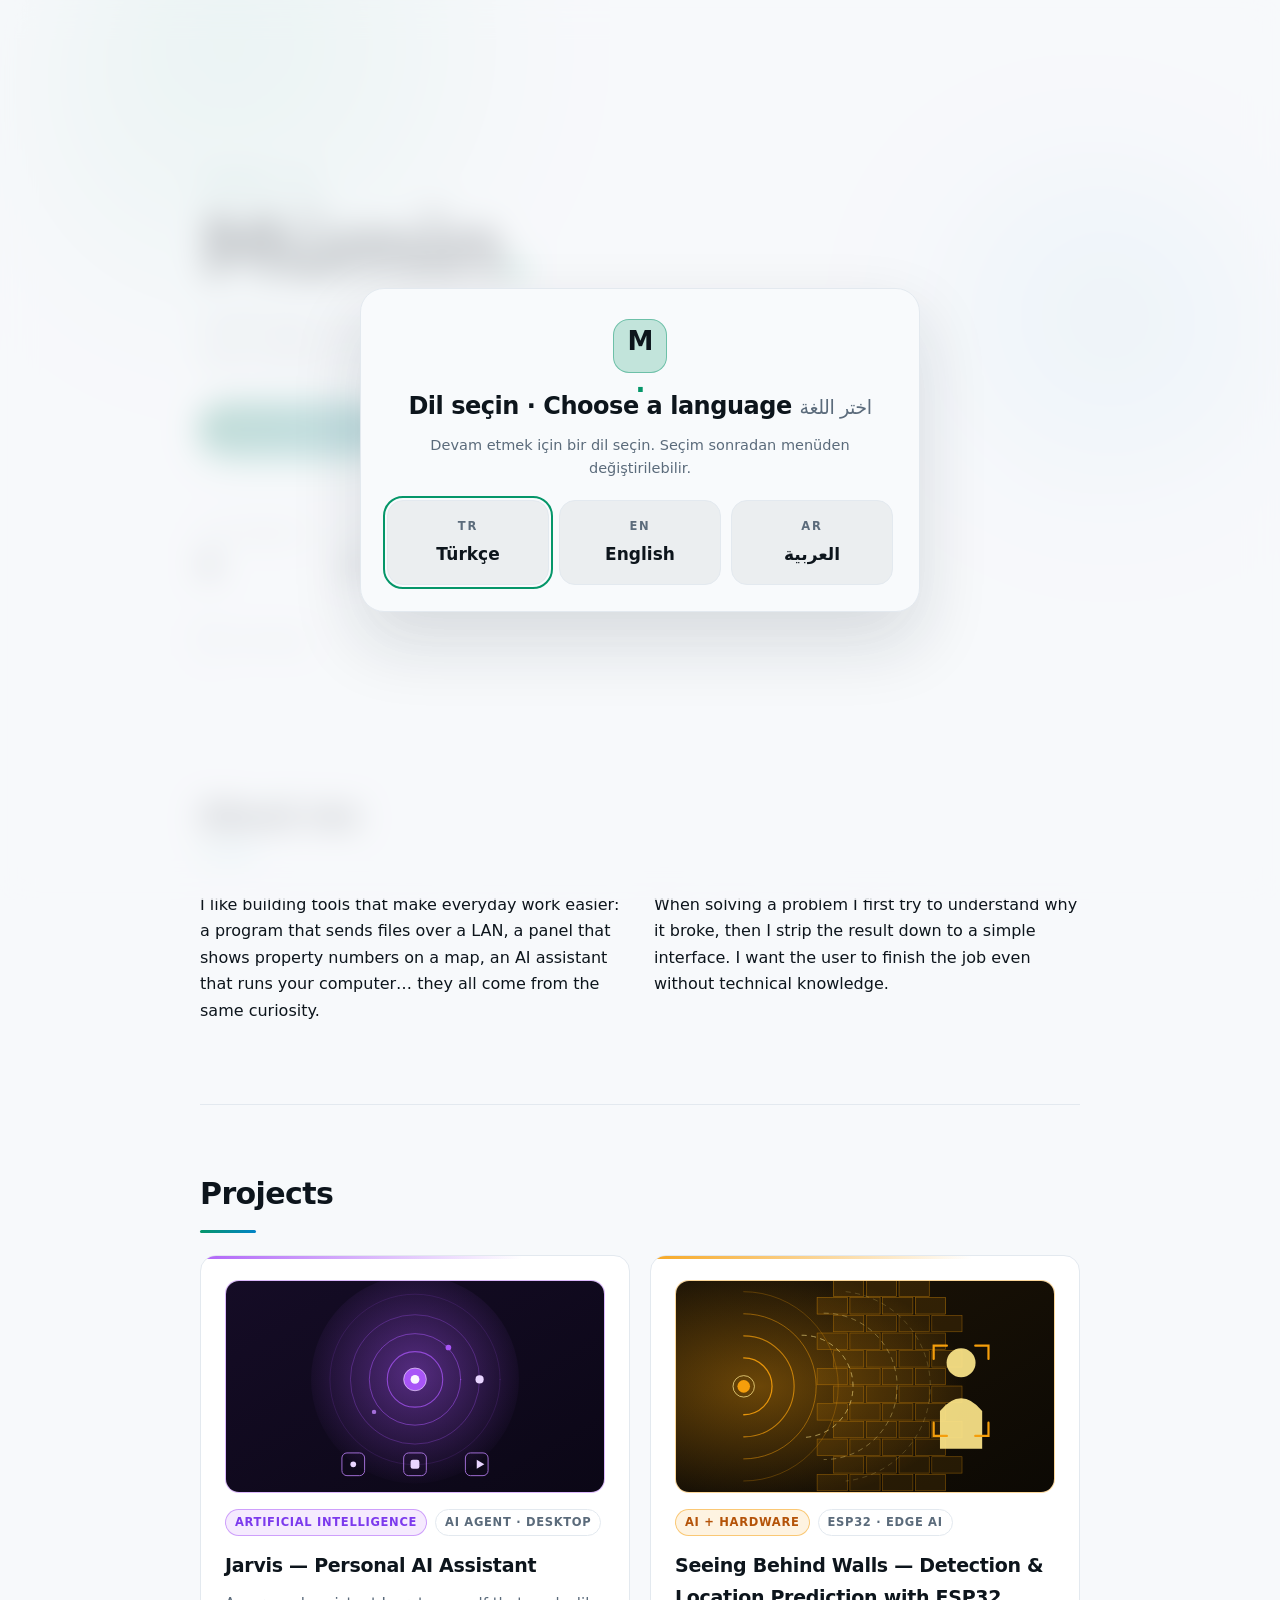
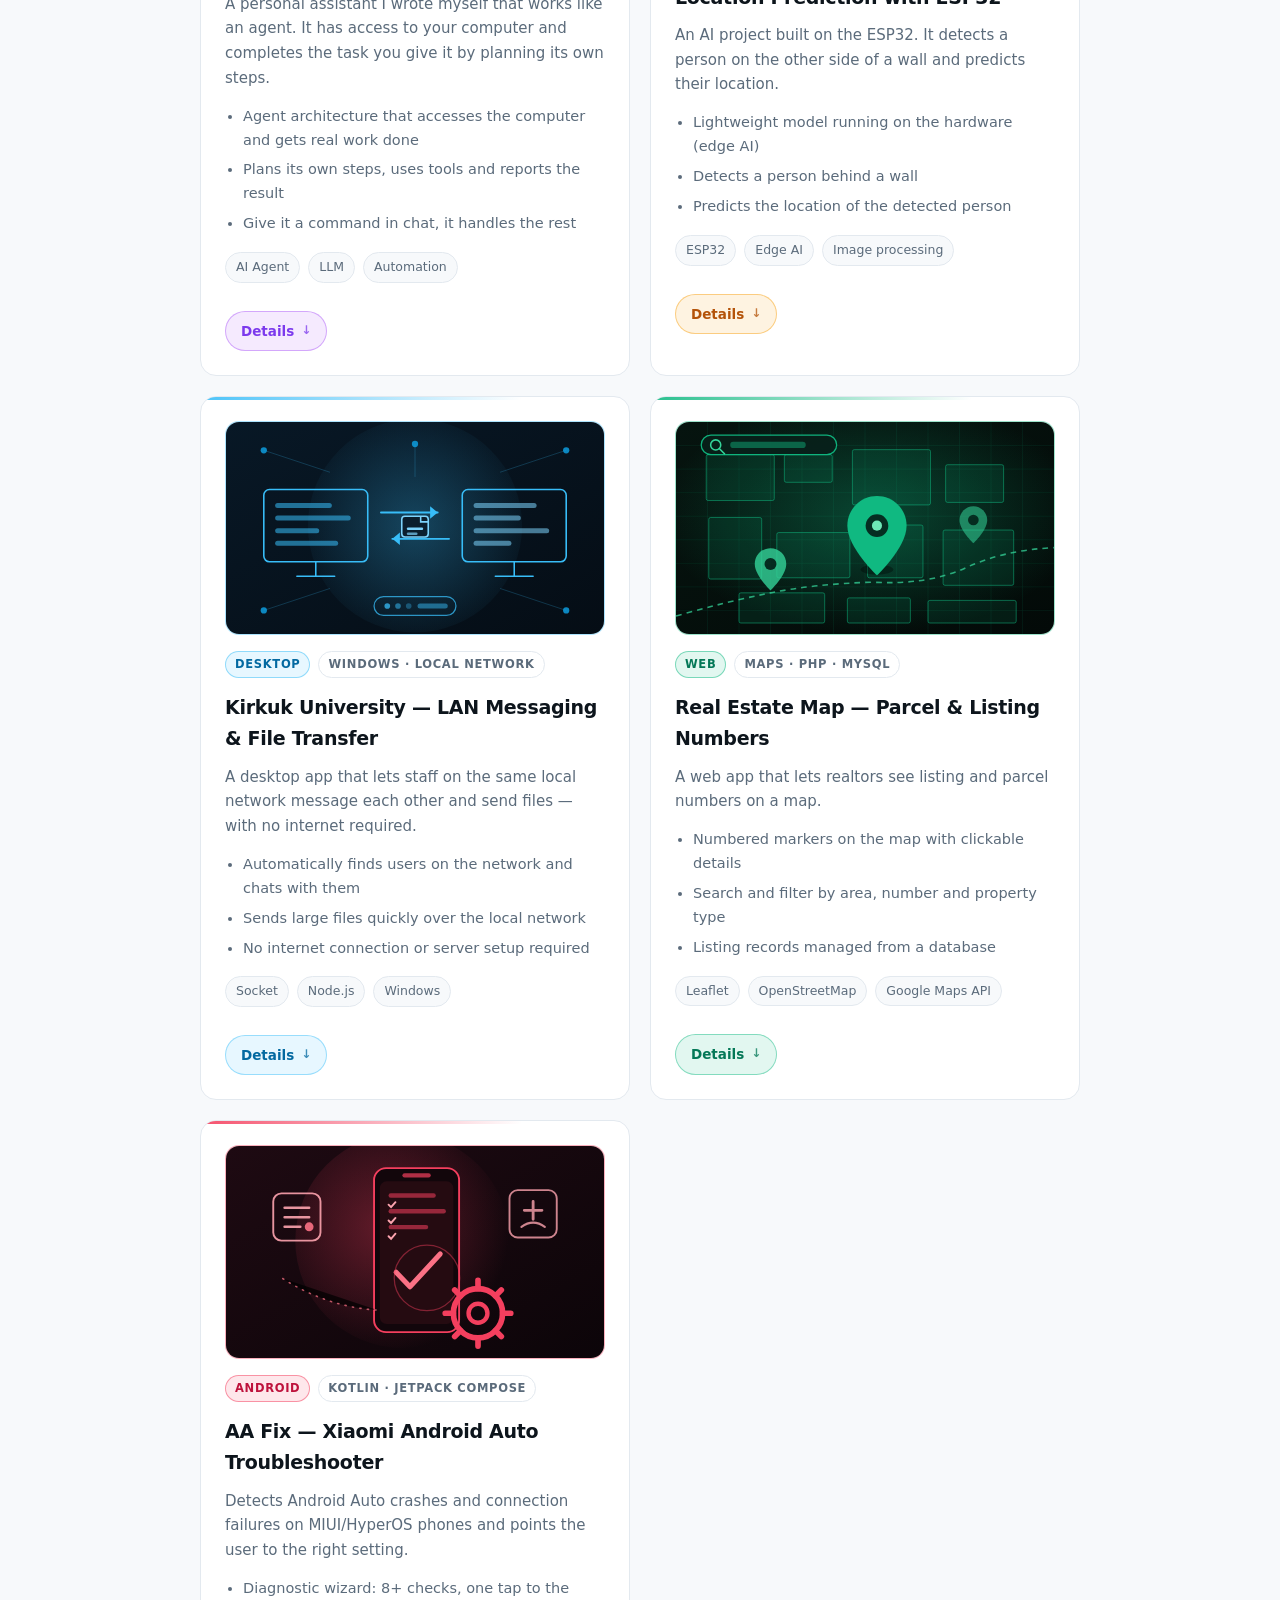
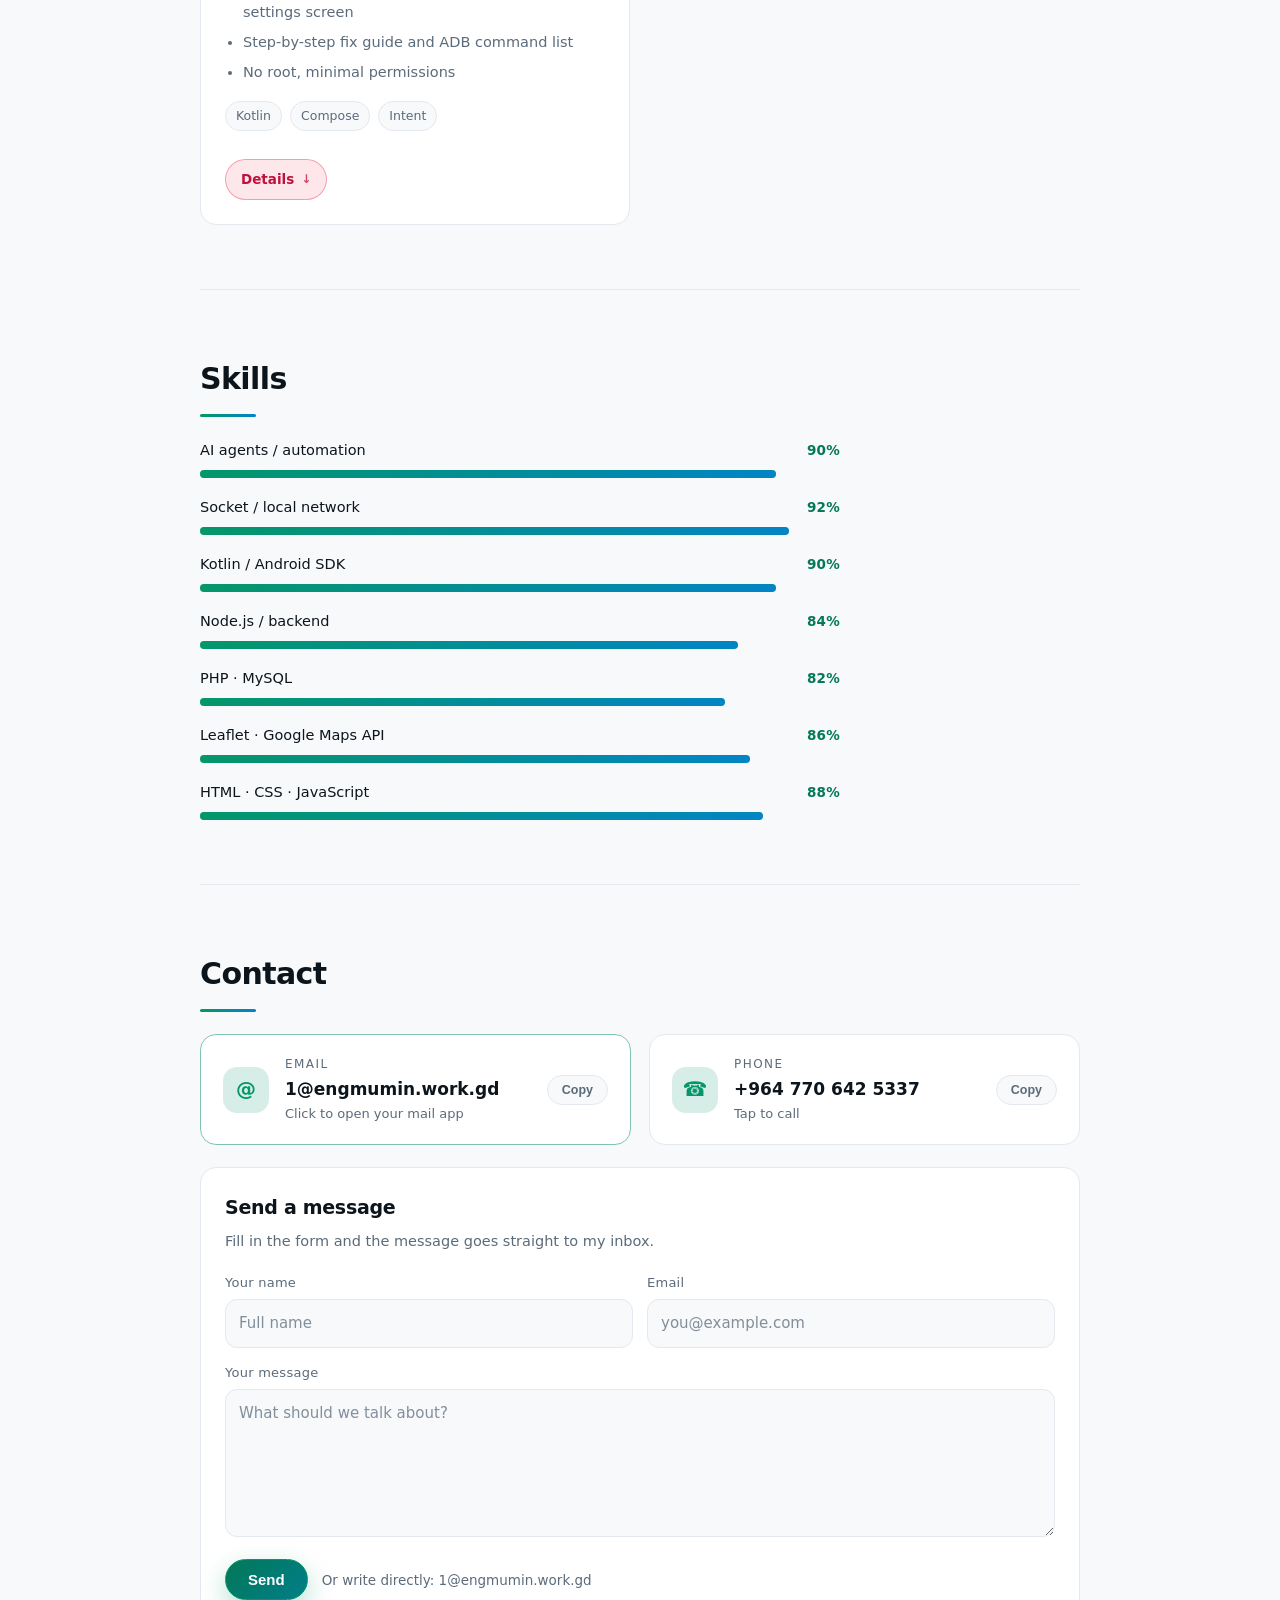
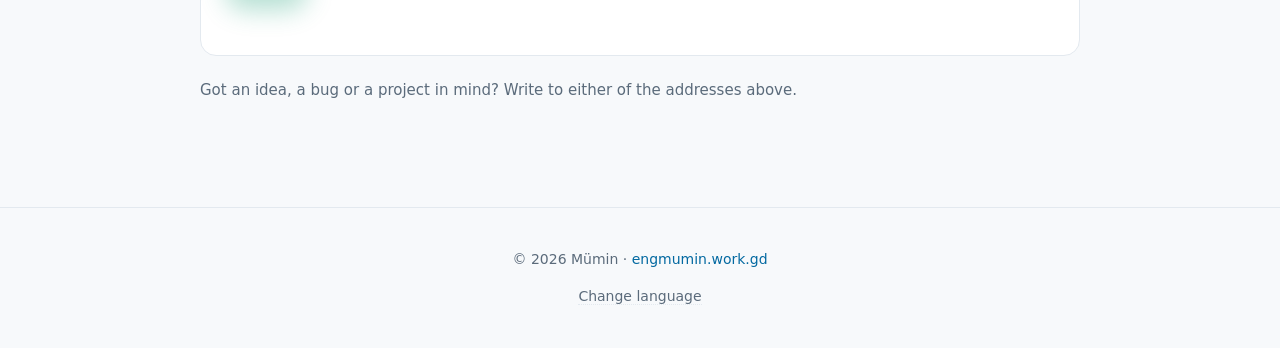
==== index.html @ 8b999842 "Faz 4: iletisim formu + analitik kancasi + kalite paketi - Iletisim formu (TR/EN/AR): ad / e-posta /" ====
<!DOCTYPE html>
<html lang="tr" dir="ltr">
<head>
<meta charset="utf-8">
<meta name="viewport" content="width=device-width, initial-scale=1">
<title>Mümin — Uygulama & Araç Geliştiricisi</title>
<meta name="description" content="Mümin'in kişisel sitesi. Android, masaüstü ve web uygulamaları; yapay zekâ, ağ ve harita araçları.">
<meta name="author" content="Mümin">

<meta property="og:type" content="website">
<meta property="og:title" content="Mümin — Uygulama & Araç Geliştiricisi">
<meta property="og:description" content="Android, masaüstü ve web uygulamaları; yapay zekâ, ağ ve harita araçları.">
<meta property="og:url" content="https://engmumin.work.gd/">
<meta property="og:site_name" content="Mümin">
<meta property="og:locale" content="tr_TR">
<meta property="og:locale:alternate" content="en_US">
<meta property="og:locale:alternate" content="ar_AR">
<meta property="og:image" content="https://engmumin.work.gd/og.png">
<meta property="og:image:type" content="image/png">
<meta property="og:image:width" content="1200">
<meta property="og:image:height" content="630">
<meta property="og:image:alt" content="Mümin — Uygulama & Araç Geliştiricisi">
<meta name="twitter:card" content="summary_large_image">
<meta name="twitter:title" content="Mümin — Uygulama & Araç Geliştiricisi">
<meta name="twitter:description" content="Android, masaüstü ve web uygulamaları; yapay zekâ, ağ ve harita araçları.">
<meta name="twitter:image" content="https://engmumin.work.gd/og.png">
<link rel="canonical" href="https://engmumin.work.gd/">

<!-- Diller (URL ile paylaşılabilir: ?lang=tr / ?lang=en / ?lang=ar) -->
<link rel="alternate" hreflang="tr" href="https://engmumin.work.gd/">
<link rel="alternate" hreflang="en" href="https://engmumin.work.gd/?lang=en">
<link rel="alternate" hreflang="ar" href="https://engmumin.work.gd/?lang=ar">
<link rel="alternate" hreflang="x-default" href="https://engmumin.work.gd/">

<script type="application/ld+json">
{
  "@context": "https://schema.org",
  "@type": "Person",
  "name": "Mümin",
  "alternateName": ["مؤمن", "Mumin"],
  "url": "https://engmumin.work.gd/",
  "email": "mailto:1@engmumin.work.gd",
  "jobTitle": "Uygulama & Araç Geliştiricisi",
  "description": "Android, masaüstü ve web uygulamaları; yapay zekâ, ağ iletişimi ve harita tabanlı iş araçları geliştiricisi.",
  "knowsLanguage": ["tr", "en", "ar"],
  "knowsAbout": [
    "Yapay zekâ ajanları",
    "Android / Kotlin geliştirme",
    "Web geliştirme",
    "Yerel ağ iletişimi",
    "Harita uygulamaları",
    "ESP32 / edge AI"
  ]
}
</script>

<link rel="icon" href="data:image/svg+xml,%3Csvg xmlns='http://www.w3.org/2000/svg' viewBox='0 0 100 100'%3E%3Crect width='100' height='100' rx='22' fill='%2310b981'/%3E%3Ctext x='50' y='68' font-size='52' font-family='sans-serif' font-weight='700' fill='%2304120d' text-anchor='middle'%3EM%3C/text%3E%3C/svg%3E">

<link rel="apple-touch-icon" href="apple-touch-icon.png">
<link rel="manifest" href="site.webmanifest">
<meta name="theme-color" content="#0b1117" media="(prefers-color-scheme: dark)">
<meta name="theme-color" content="#f4f7fa" media="(prefers-color-scheme: light)">
<link rel="stylesheet" href="styles.css?v=20261027">
</head>
<body>

<a class="skip" href="#top" data-i18n="ui.skip">İçeriğe geç</a>

<div class="progress" id="progress" aria-hidden="true"></div>

<header class="topbar">
  <a class="brand" href="#top">M<span>.</span></a>

  <button id="menuBtn" class="menu-btn" type="button"
          data-i18n-attr="aria-label:ui.menu" aria-label="Menü"
          aria-expanded="false" aria-controls="navMenu">
    <span></span><span></span><span></span>
  </button>

  <nav id="navMenu">
    <a href="#hakkimda" data-i18n="nav.about">Hakkımda</a>
    <a href="#projeler" data-i18n="nav.projects">Projeler</a>
    <a href="#yetenekler" data-i18n="nav.skills">Yetenekler</a>
    <a href="#iletisim" data-i18n="nav.contact">İletişim</a>
  </nav>

  <div class="lang" role="group" data-i18n-attr="aria-label:ui.langGroup" aria-label="Dil seçimi">
    <button type="button" data-lang="tr" class="on" aria-pressed="true">TR</button>
    <button type="button" data-lang="en">EN</button>
    <button type="button" data-lang="ar">AR</button>
  </div>

  <button id="themeToggle" class="ghost" type="button" data-i18n-attr="aria-label:ui.theme" aria-label="Tema değiştir">◐</button>
</header>

<main id="top">

  <!-- HERO -->
  <section class="hero">
    <span class="hero-orb ho1" aria-hidden="true"></span>
    <span class="hero-orb ho2" aria-hidden="true"></span>

    <p class="eyebrow" data-i18n="hero.eyebrow">Merhaba, ben</p>
    <h1>Mümin<span class="dot">.</span></h1>
    <p class="lead" data-i18n-html="hero.lead">
      Uygulama ve araç geliştiricisiyim. <strong>Android</strong>,
      <strong>masaüstü</strong> ve <strong>web</strong> tarafında; yapay zekâ,
      ağ iletişimi ve harita tabanlı iş araçları yapıyorum.
    </p>
    <div class="cta">
      <a class="btn primary" href="#projeler" data-i18n="hero.cta1">Projelerimi gör</a>
      <a class="btn" href="#iletisim" data-i18n="hero.cta2">İletişime geç</a>
    </div>
    <dl class="stats">
      <div><dt data-i18n="stat1.l">Yayındaki proje</dt><dd data-count="5" data-i18n="stat1.v">5</dd></div>
      <div><dt data-i18n="stat2.l">Platform</dt><dd data-count="4" data-suffix=" ayrı" data-i18n="stat2.v">4 ayrı</dd></div>
      <div><dt data-i18n="stat3.l">Odak</dt><dd data-i18n="stat3.v">Araçlar</dd></div>
    </dl>

    <a class="scroll-hint" href="#hakkimda" data-i18n-attr="aria-label:ui.scroll" aria-label="Aşağı kaydır">
      <span class="mouse" aria-hidden="true"><i></i></span>
      <span data-i18n="ui.scrollText">Aşağı kaydır</span>
    </a>
  </section>

  <!-- HAKKIMDA -->
  <section id="hakkimda" class="section">
    <h2 data-i18n="about.title">Hakkımda</h2>
    <div class="grid two">
      <p data-i18n="about.p1">
        Günlük işleri kolaylaştıran araçlar yapmayı seviyorum: LAN üzerinde
        dosya gönderen bir program, haritada ilan numarasını gösteren bir panel,
        bilgisayarı yöneten bir yapay zekâ asistanı… Hepsi aynı meraktan doğuyor.
      </p>
      <p data-i18n="about.p2">
        Bir sorunu çözerken önce neden bozulduğunu anlamaya çalışırım, sonra
        sonucu sade bir arayüze indirgerim. Kullanıcının teknik bilgisi olmasa
        bile işini bitirebilsin isterim.
      </p>
    </div>
  </section>

  <!-- PROJELER -->
  <section id="projeler" class="section">
    <h2 data-i18n="proj.title">Projeler</h2>
    <div class="cards">

      <article class="card tone-ai">
        <img class="card-cover" src="media/jarvis.svg" alt="" width="1200" height="675" loading="lazy" decoding="async">
        <div class="card-top">
          <span class="tag" data-i18n="c1.tag">Yapay Zekâ</span>
          <span class="tag muted" data-i18n="c1.sub">AI Agent · Masaüstü</span>
        </div>
        <h3 data-i18n="c1.title">Jarvis — Kişisel Yapay Zekâ Asistanı</h3>
        <p data-i18n="c1.desc">
          Kendi yazdığım, ajan gibi çalışan kişisel asistan. Bilgisayara erişimi
          var; verdiğin işi kendi adımlarını planlayarak tamamlar.
        </p>
        <ul class="feat">
          <li data-i18n="c1.f1">Bilgisayara erişip gerçek işleri yapan ajan mimarisi</li>
          <li data-i18n="c1.f2">Adımları kendi planlar, araçları kullanır, sonucu raporlar</li>
          <li data-i18n="c1.f3">Sohbetle komut ver, geri kalanını o halleder</li>
        </ul>
        <p class="card-links">
          <span class="pill">AI Agent</span>
          <span class="pill">LLM</span>
          <span class="pill" data-i18n="c1.p1">Otomasyon</span>
        </p>
        <button class="card-more" type="button" aria-expanded="false" aria-controls="c1-detay"
                data-i18n-more="ui.more" data-i18n-less="ui.less">Detay</button>
        <div class="card-detay" id="c1-detay" hidden>
          <p data-i18n="c1.d0">Bir işi tek cümlede tarif edersin; Jarvis bunu uygulanabilir adımlara böler, sırayla yürütür ve sonda ne yaptığını özetler.</p>
          <ul class="feat">
            <li data-i18n="c1.d1">Kendi adım planını kurar, araçları sırayla kullanır</li>
            <li data-i18n="c1.d2">Bir adım tutmazsa geri dönüp başka yolu dener</li>
            <li data-i18n="c1.d3">Sonda ne yapıldığını kısa bir raporla verir</li>
          </ul>
        </div>
      </article>

      <article class="card tone-hw">
        <img class="card-cover" src="media/duvar-arkasi.svg" alt="" width="1200" height="675" loading="lazy" decoding="async">
        <div class="card-top">
          <span class="tag" data-i18n="c2.tag">Yapay Zekâ + Donanım</span>
          <span class="tag muted">ESP32 · Edge AI</span>
        </div>
        <h3 data-i18n="c2.title">ESP32 ile Duvar Arkası Görme ve Konum Tahmini</h3>
        <p data-i18n="c2.desc">
          ESP32 üzerine kurulu yapay zekâ projesi. Duvarın arkasındaki kişiyi
          tespit edip yerini tahmin ediyor.
        </p>
        <ul class="feat">
          <li data-i18n="c2.f1">Donanım üzerinde çalışan hafif model (edge AI)</li>
          <li data-i18n="c2.f2">Duvar arkasındaki kişiyi tespit eder</li>
          <li data-i18n="c2.f3">Tespit edilen kişinin konumunu tahmin eder</li>
        </ul>
        <p class="card-links">
          <span class="pill">ESP32</span>
          <span class="pill">Edge AI</span>
          <span class="pill" data-i18n="c2.p1">Görsel işleme</span>
        </p>
        <button class="card-more" type="button" aria-expanded="false" aria-controls="c2-detay"
                data-i18n-more="ui.more" data-i18n-less="ui.less">Detay</button>
        <div class="card-detay" id="c2-detay" hidden>
          <p data-i18n="c2.d0">Amaç engel arkasında ne olduğunu anlamak: sensör verisi modelden geçer, kişinin yaklaşık konumu işaretle gösterilir.</p>
          <ul class="feat">
            <li data-i18n="c2.d1">Sensör verisi → model → konum çıktısı</li>
            <li data-i18n="c2.d2">Ağır hesap buluta değil, cihazın kendisine düşer</li>
            <li data-i18n="c2.d3">Duvar gibi katı engellerin arkası da algılanır</li>
          </ul>
        </div>
      </article>

      <article class="card tone-desk">
        <img class="card-cover" src="media/lan.svg" alt="" width="1200" height="675" loading="lazy" decoding="async">
        <div class="card-top">
          <span class="tag" data-i18n="c3.tag">Masaüstü</span>
          <span class="tag muted" data-i18n="c3.sub">Windows · Yerel ağ</span>
        </div>
        <h3 data-i18n="c3.title">Kerkük Üniversitesi — LAN Haberleşme & Dosya Aktarımı</h3>
        <p data-i18n="c3.desc">
          Kurum içindeki çalışanların aynı yerel ağ üzerinden birbirine mesaj
          yazabildiği ve dosya gönderebildiği masaüstü uygulaması.
        </p>
        <ul class="feat">
          <li data-i18n="c3.f1">Ağdaki kullanıcıları otomatik bulma ve mesajlaşma</li>
          <li data-i18n="c3.f2">Büyük dosyaları yerel ağ üzerinden hızla gönderme</li>
          <li data-i18n="c3.f3">İnternet çıkışı ve sunucu kurulumu gerektirmez</li>
        </ul>
        <p class="card-links">
          <span class="pill">Socket</span>
          <span class="pill">Node.js</span>
          <span class="pill">Windows</span>
        </p>
        <button class="card-more" type="button" aria-expanded="false" aria-controls="c3-detay"
                data-i18n-more="ui.more" data-i18n-less="ui.less">Detay</button>
        <div class="card-detay" id="c3-detay" hidden>
          <p data-i18n="c3.d0">Kurum içindeki bilgisayarlar birbirini kendiliğinden bulur; mesaj ve dosya, sunucu ya da internet kurmadan doğrudan akar.</p>
          <ul class="feat">
            <li data-i18n="c3.d1">Ağdaki kullanıcılar otomatik listelenir</li>
            <li data-i18n="c3.d2">Dosyalar yerel ağ hızında gider, yükleme beklenmez</li>
            <li data-i18n="c3.d3">Sunucu kurulumu ve internet çıkışı gerekmez</li>
          </ul>
        </div>
      </article>

      <article class="card tone-web">
        <img class="card-cover" src="media/emlak.svg" alt="" width="1200" height="675" loading="lazy" decoding="async">
        <div class="card-top">
          <span class="tag" data-i18n="c4.tag">Web</span>
          <span class="tag muted" data-i18n="c4.sub">Harita · PHP · MySQL</span>
        </div>
        <h3 data-i18n="c4.title">Emlak Haritası — Parsel & İlan Numaraları</h3>
        <p data-i18n="c4.desc">
          Emlakçılar için harita üzerinde ilan ve parsel numaralarını görmeyi
          sağlayan web uygulaması.
        </p>
        <ul class="feat">
          <li data-i18n="c4.f1">Harita üzerinde numaralı işaretçiler ve tıklanabilir detay</li>
          <li data-i18n="c4.f2">Bölge, numara ve özelliğe göre arama ve filtreleme</li>
          <li data-i18n="c4.f3">Veritabanından yönetilen ilan kayıtları</li>
        </ul>
        <p class="card-links">
          <span class="pill">Leaflet</span>
          <span class="pill">OpenStreetMap</span>
          <span class="pill">Google Maps API</span>
        </p>
        <button class="card-more" type="button" aria-expanded="false" aria-controls="c4-detay"
                data-i18n-more="ui.more" data-i18n-less="ui.less">Detay</button>
        <div class="card-detay" id="c4-detay" hidden>
          <p data-i18n="c4.d0">Emlakçı ilan numarasını müşteriye anlatmak zorunda kalmaz: haritada gösterir, tıklayınca kayıt bilgisi açılır.</p>
          <ul class="feat">
            <li data-i18n="c4.d1">İlan ve parsel numaraları aynı ekranda görünür</li>
            <li data-i18n="c4.d2">Bölge ve numara aramasıyla kayıt saniyeler içinde bulunur</li>
            <li data-i18n="c4.d3">Kayıtlar veritabanından yönetilir, tek tek düzenlenmez</li>
          </ul>
        </div>
      </article>

      <article class="card tone-android">
        <img class="card-cover" src="media/aafix.svg" alt="" width="1200" height="675" loading="lazy" decoding="async">
        <div class="card-top">
          <span class="tag" data-i18n="c5.tag">Android</span>
          <span class="tag muted">Kotlin · Jetpack Compose</span>
        </div>
        <h3 data-i18n="c5.title">AA Fix — Xiaomi Android Auto Sorun Giderici</h3>
        <p data-i18n="c5.desc">
          MIUI/HyperOS telefonlarda Android Auto çökmesi ve bağlanamaması
          sorunlarını tespit eden, kullanıcıyı doğru ayara yönlendiren uygulama.
        </p>
        <ul class="feat">
          <li data-i18n="c5.f1">Teşhis sihirbazı: 8+ kontrol, tek dokunuşla ayar ekranı</li>
          <li data-i18n="c5.f2">Adım adım çözüm rehberi ve ADB komut listesi</li>
          <li data-i18n="c5.f3">Rootsuz, izin sadık, tamamen Türkçe</li>
        </ul>
        <p class="card-links">
          <span class="pill">Kotlin</span>
          <span class="pill">Compose</span>
          <span class="pill">Intent</span>
        </p>
        <button class="card-more" type="button" aria-expanded="false" aria-controls="c5-detay"
                data-i18n-more="ui.more" data-i18n-less="ui.less">Detay</button>
        <div class="card-detay" id="c5-detay" hidden>
          <p data-i18n="c5.d0">Uygulama önce sorunu kendisi arar: kontrolleri sırayla yapar, hangi ayarın eksik olduğunu söyler ve o ayarın ekranına götürür.</p>
          <ul class="feat">
            <li data-i18n="c5.d1">Teşhis → neden → çözüm sırasıyla ilerler</li>
            <li data-i18n="c5.d2">Her adımda tek dokunuşla doğru ayar ekranı açılır</li>
            <li data-i18n="c5.d3">Gerekli ADB komutları kopyalanabilir şekilde listelenir</li>
          </ul>
        </div>
      </article>

    </div>
  </section>

  <!-- YETENEKLER -->
  <section id="yetenekler" class="section">
    <h2 data-i18n="skills.title">Yetenekler</h2>
    <ul class="skills">
      <li><span data-i18n="s1">Yapay zekâ ajanları / otomasyon</span><b class="pct">90%</b><i style="--v:90%"></i></li>
      <li><span data-i18n="s2">Socket / yerel ağ iletişimi</span><b class="pct">92%</b><i style="--v:92%"></i></li>
      <li><span data-i18n="s3">Kotlin / Android SDK</span><b class="pct">90%</b><i style="--v:90%"></i></li>
      <li><span data-i18n="s4">Node.js / backend</span><b class="pct">84%</b><i style="--v:84%"></i></li>
      <li><span data-i18n="s5">PHP · MySQL</span><b class="pct">82%</b><i style="--v:82%"></i></li>
      <li><span data-i18n="s6">Leaflet · Google Maps API</span><b class="pct">86%</b><i style="--v:86%"></i></li>
      <li><span data-i18n="s7">HTML · CSS · JavaScript</span><b class="pct">88%</b><i style="--v:88%"></i></li>
    </ul>
  </section>

  <!-- İLETİŞİM -->
  <section id="iletisim" class="section">
    <h2 data-i18n="contact.title">İletişim</h2>

    <div class="contact-grid">

      <div class="contact-card primary">
        <span class="ci">@</span>
        <div class="cbody">
          <span class="cl" data-i18n="contact.emailLabel">E-posta</span>
          <a class="cv" href="mailto:1@engmumin.work.gd">1@engmumin.work.gd</a>
          <span class="ch" data-i18n="contact.emailHint">Tıkla, posta programın açılsın</span>
        </div>
        <button type="button" class="mini" data-copy="1@engmumin.work.gd" data-i18n="contact.copy">Kopyala</button>
      </div>

      <div class="contact-card">
        <span class="ci">☎</span>
        <div class="cbody">
          <span class="cl" data-i18n="contact.phoneLabel">Telefon</span>
          <a class="cv" href="tel:+9647706425337">+964 770 642 5337</a>
          <span class="ch" data-i18n="contact.phoneHint">Dokun ve ara</span>
        </div>
        <button type="button" class="mini" data-copy="+9647706425337" data-i18n="contact.copy">Kopyala</button>
      </div>

    </div>

    <form class="form" id="iletisForm" novalidate>
      <h3 data-i18n="form.title">Mesaj gönder</h3>
      <p class="form-lead" data-i18n="form.lead">
        Formu doldur; mesajın doğrudan e-posta adresime düşsün.
      </p>

      <div class="form-row">
        <label class="field">
          <span data-i18n="form.name">Adın</span>
          <input type="text" name="name" autocomplete="name" required
                 placeholder="Ad Soyad" data-i18n-attr="placeholder:form.namePh">
        </label>
        <label class="field">
          <span data-i18n="form.email">E-posta</span>
          <input type="email" name="email" autocomplete="email" required
                 placeholder="ornek@mail.com" data-i18n-attr="placeholder:form.emailPh">
        </label>
      </div>

      <label class="field">
        <span data-i18n="form.message">Mesajın</span>
        <textarea name="message" rows="5" required
                  placeholder="Ne üzerine konuşalım?" data-i18n-attr="placeholder:form.msgPh"></textarea>
      </label>

      <!-- bal küpü: bunu dolduran robottur, insanlar göremez -->
      <div class="hp" aria-hidden="true">
        <label>Bu alanı boş bırakın<input type="text" name="website" tabindex="-1" autocomplete="off"></label>
      </div>

      <div class="form-actions">
        <button class="btn primary" type="submit" data-i18n="form.submit">Gönder</button>
        <span class="form-alt" data-i18n="form.alt">Ya da doğrudan yaz: 1@engmumin.work.gd</span>
      </div>

      <p class="form-durum" id="fDurum" role="status" aria-live="polite"></p>
    </form>

    <p class="contact-note" data-i18n="contact.note">
      Bir fikrin, bir hatan ya da bir iş birliği mi var? Yukarıdaki adreslerden
      herhangi birine yazabilirsin.
    </p>
    <div class="toast" id="toast" role="status" aria-live="polite" data-i18n="contact.copied">Kopyalandı ✓</div>
  </section>

</main>

<footer>
  <p>© <span id="yil"></span> Mümin · <a href="https://engmumin.work.gd">engmumin.work.gd</a></p>
  <p class="foot-alt"><a href="dil.html" data-i18n="foot.lang">Dil değiştir</a></p>
</footer>

<button id="toTop" class="to-top" type="button"
        data-i18n-attr="aria-label:ui.toTop" aria-label="Yukarı çık">↑</button>

<!-- Dil seçim katmanı: ilk ziyarette açılır, sayfa değişmez (SEO için yönlendirme yok) -->
<div class="dil-overlay" id="dilSec" role="dialog" aria-modal="true" aria-labelledby="dilSecBaslik" hidden>
  <div class="dil-panel">
    <span class="dil-mark" aria-hidden="true">M<i>.</i></span>
    <h2 id="dilSecBaslik">Dil seçin · Choose a language <span lang="ar" dir="rtl">اختر اللغة</span></h2>
    <p class="dil-not">Devam etmek için bir dil seçin. Seçim sonradan menüden değiştirilebilir.</p>
    <div class="dil-kartlar">
      <button type="button" class="dil-kart" data-pick="tr"><span class="kk">TR</span><span>Türkçe</span></button>
      <button type="button" class="dil-kart" data-pick="en"><span class="kk">EN</span><span>English</span></button>
      <button type="button" class="dil-kart" data-pick="ar" dir="rtl"><span class="kk">AR</span><span lang="ar">العربية</span></button>
    </div>
  </div>
</div>

<script src="script.js?v=20261027"></script>
</body>
</html>
---- styles.css ----
:root{
  --bg:#0b1117;
  --bg-soft:#111a23;
  --fg:#e6edf3;
  --muted:#8b9bab;
  --line:#1e2a36;
  --accent:#10b981;
  --accent-ink:#10b981;   /* küçük metinler için kontrastlı vurgu */
  --accent-2:#38bdf8;
  --link:#38bdf8;
  --radius:16px;
  --max:960px;
}

html[data-theme="light"]{
  --bg:#f7f9fb;
  --bg-soft:#ffffff;
  --fg:#0d151c;
  --muted:#5b6b7b;
  --line:#e3e9ef;
  --accent:#059669;
  --accent-ink:#047857;
  --accent-2:#0284c7;
  --link:#0369a1;
}

*{box-sizing:border-box}

html{scroll-behavior:smooth}

body{
  margin:0;
  background:var(--bg);
  color:var(--fg);
  font:16px/1.65 ui-sans-serif,system-ui,"Segoe UI",Roboto,Helvetica,Arial,sans-serif;
  -webkit-font-smoothing:antialiased;
}

a{color:var(--link);text-decoration:none}
a:hover{text-decoration:underline}

/* ---------- top bar ---------- */
.topbar{
  position:sticky;top:0;z-index:10;
  display:flex;align-items:center;gap:18px;
  padding:14px clamp(16px,4vw,40px);
  background:color-mix(in srgb,var(--bg) 82%,transparent);
  backdrop-filter:blur(10px);
  border-bottom:1px solid var(--line);
}
.brand{font-weight:800;font-size:22px;color:var(--fg);letter-spacing:-.02em}
.brand span{color:var(--accent)}
.topbar nav{display:flex;gap:18px;margin-inline-start:auto;flex-wrap:wrap}
.topbar nav a{color:var(--muted);font-size:14.5px}
.topbar nav a:hover{color:var(--fg);text-decoration:none}

/* language switcher */
.lang{
  display:flex;gap:4px;padding:3px;
  border:1px solid var(--line);border-radius:999px;background:var(--bg-soft);
}
.lang button{
  border:0;background:none;color:var(--muted);
  font:600 12.5px/1 ui-sans-serif,system-ui,sans-serif;
  letter-spacing:.06em;padding:7px 11px;border-radius:999px;cursor:pointer;
  transition:.15s;
}
.lang button:hover{color:var(--fg)}
.lang button.on{background:var(--accent-ink);color:#04120d}
html[data-theme="light"] .lang button.on{color:#fff}

.ghost{
  background:none;border:1px solid var(--line);color:var(--fg);
  border-radius:999px;width:34px;height:34px;cursor:pointer;font-size:15px;flex:none;
}
.ghost:hover{border-color:var(--accent)}

/* ---------- layout ---------- */
main{max-width:var(--max);margin:0 auto;padding:0 clamp(16px,4vw,40px)}
section[id]{scroll-margin-top:78px}
.section{padding:64px 0;border-top:1px solid var(--line)}
.section h2{font-size:clamp(22px,3vw,30px);margin:0 0 22px;letter-spacing:-.02em}
.grid.two{display:grid;grid-template-columns:repeat(auto-fit,minmax(280px,1fr));gap:28px}

/* ---------- hero ---------- */
.hero{padding:clamp(56px,12vh,110px) 0 60px}
.eyebrow{
  text-transform:uppercase;letter-spacing:.18em;font-size:12.5px;
  color:var(--accent-ink);margin:0 0 12px;font-weight:600;
}
.hero h1{font-size:clamp(44px,9vw,84px);line-height:1;margin:0 0 18px;letter-spacing:-.045em;font-weight:800}
.hero h1 .dot{color:var(--accent)}
.lead{font-size:clamp(17px,2.2vw,20px);color:var(--muted);max-width:60ch;margin:0 0 30px}
.lead strong{color:var(--fg)}

.cta{display:flex;gap:12px;flex-wrap:wrap;margin-bottom:44px}
.btn{
  display:inline-block;padding:11px 22px;border-radius:999px;
  border:1px solid var(--line);color:var(--fg);font-weight:600;font-size:15px;
  transition:.15s;
}
.btn:hover{text-decoration:none;border-color:var(--accent);transform:translateY(-1px)}
.btn.primary{background:var(--accent);border-color:var(--accent);color:#04120d}
html[data-theme="light"] .btn.primary{color:#fff}

.stats{display:flex;gap:36px;flex-wrap:wrap;margin:0;padding-top:26px;border-top:1px solid var(--line)}
.stats dt{font-size:12.5px;color:var(--muted);text-transform:uppercase;letter-spacing:.1em}
.stats dd{margin:2px 0 0;font-size:26px;font-weight:700;letter-spacing:-.02em}

/* ---------- cards ---------- */
.cards{display:grid;grid-template-columns:repeat(auto-fit,minmax(300px,1fr));gap:20px}
.card{
  background:var(--bg-soft);border:1px solid var(--line);
  border-radius:var(--radius);padding:24px;transition:.18s;
}
.card:hover{transform:translateY(-3px);border-color:color-mix(in srgb,var(--accent) 50%,var(--line))}
.card-top{display:flex;gap:8px;flex-wrap:wrap;margin-bottom:14px}
.tag{
  font-size:11.5px;font-weight:700;letter-spacing:.06em;text-transform:uppercase;
  color:var(--accent);border:1px solid color-mix(in srgb,var(--accent) 45%,transparent);
  padding:3px 9px;border-radius:999px;
}
.tag.muted{color:var(--muted);border-color:var(--line)}
.card h3{margin:0 0 10px;font-size:19px;letter-spacing:-.015em}
.card p{margin:0 0 14px;color:var(--muted);font-size:15px}
.feat{margin:0 0 16px;padding-inline-start:18px;color:var(--muted);font-size:14.5px}
.feat li{margin-bottom:6px}
.card-links{display:flex;gap:8px;flex-wrap:wrap;margin:0}
.pill{
  font-size:12.5px;background:var(--bg);border:1px solid var(--line);
  color:var(--muted);padding:4px 10px;border-radius:999px;
}

/* ---------- kart kapağı + açılır detay ---------- */
.card-cover{
  display:block;width:100%;height:auto;aspect-ratio:16/9;object-fit:cover;
  border-radius:14px;margin:0 0 16px;
  background:color-mix(in srgb,var(--tone) 10%,transparent);
  border:1px solid color-mix(in srgb,var(--tone) 35%,transparent);
}
.card-more{
  display:inline-flex;align-items:center;gap:7px;cursor:pointer;
  margin-top:14px;padding:8px 15px;border-radius:999px;
  font:inherit;font-size:13.5px;font-weight:600;
  color:var(--tone-ink);background:color-mix(in srgb,var(--tone) 12%,transparent);
  border:1px solid color-mix(in srgb,var(--tone) 45%,transparent);
  transition:.16s;
}
.card-more:hover{background:color-mix(in srgb,var(--tone) 22%,transparent)}
.card-more::after{content:"↓";font-size:12px;opacity:.75}
.card-more[aria-expanded="true"]::after{content:"↑"}
.card-more:focus-visible{outline:2px solid var(--tone);outline-offset:2px}
.card-detay{
  margin-top:14px;padding-top:14px;
  border-top:1px dashed color-mix(in srgb,var(--tone) 30%,var(--line));
}
.card-detay p{font-size:14.5px}
.card-detay .feat{margin-bottom:0}
.card-detay[hidden]{display:none}

/* ---------- iletişim formu ---------- */
.form{
  margin:22px 0 4px;padding:24px;
  background:var(--bg-soft);border:1px solid var(--line);border-radius:var(--radius);
}
.form h3{margin:0 0 6px;font-size:19px;letter-spacing:-.015em}
.form-lead{margin:0 0 18px;color:var(--muted);font-size:14.5px}
.form-row{display:grid;grid-template-columns:1fr 1fr;gap:14px}
.field{display:block;margin-bottom:14px}
.field > span{
  display:block;margin-bottom:6px;font-size:13px;
  color:var(--muted);letter-spacing:.02em;
}
.field input,.field textarea{
  width:100%;font:inherit;font-size:15px;color:var(--fg);
  background:var(--bg);border:1px solid var(--line);
  border-radius:12px;padding:11px 13px;transition:border-color .15s, box-shadow .15s;
}
.field textarea{resize:vertical;min-height:124px}
.field input::placeholder,.field textarea::placeholder{color:color-mix(in srgb,var(--muted) 75%,transparent)}
.field input:focus,.field textarea:focus{
  outline:none;border-color:var(--accent);
  box-shadow:0 0 0 3px color-mix(in srgb,var(--accent) 22%,transparent);
}
.field input[aria-invalid="true"],.field textarea[aria-invalid="true"]{border-color:#f43f5e}
.hp{position:absolute;left:-9999px;width:1px;height:1px;overflow:hidden}
.form-actions{display:flex;align-items:center;gap:14px;flex-wrap:wrap}
.form-alt{font-size:13.5px;color:var(--muted)}
.form-durum{margin:12px 0 0;min-height:1.3em;font-size:14.5px}
.form-durum.ok{color:var(--accent)}
.form-durum.hata{color:#f43f5e}
button[disabled]{opacity:.6;cursor:wait}
@media (max-width:640px){.form-row{grid-template-columns:1fr}}

/* ---------- skills ---------- */
.skills{list-style:none;padding:0;margin:0;display:grid;gap:18px;max-width:640px}
.skills li{
  display:grid;grid-template-columns:1fr auto;gap:7px 12px;align-items:baseline;
}
.skills li span{font-size:14.5px;margin:0}
.skills .pct{
  font-size:13.5px;font-weight:700;color:var(--accent-ink);
  font-variant-numeric:tabular-nums;letter-spacing:.02em;
}
.skills i{
  grid-column:1 / -1;display:block;height:8px;border-radius:999px;
  background:linear-gradient(90deg,var(--accent),var(--accent-2));
  width:var(--v);box-shadow:0 0 0 1px color-mix(in srgb,var(--accent) 18%,transparent) inset;
}

/* ---------- contact ---------- */
.contact-grid{display:grid;grid-template-columns:repeat(auto-fit,minmax(280px,1fr));gap:18px}
.contact-card{
  display:flex;align-items:center;gap:16px;
  background:var(--bg-soft);border:1px solid var(--line);
  border-radius:var(--radius);padding:20px 22px;transition:.18s;
}
.contact-card:hover{border-color:color-mix(in srgb,var(--accent) 55%,var(--line));transform:translateY(-2px)}
.contact-card.primary{border-color:color-mix(in srgb,var(--accent) 45%,var(--line))}
.ci{
  flex:none;width:46px;height:46px;border-radius:14px;
  display:grid;place-items:center;font-size:20px;font-weight:700;
  background:color-mix(in srgb,var(--accent) 16%,transparent);color:var(--accent);
}
.cbody{display:flex;flex-direction:column;min-width:0;flex:1}
.cl{font-size:12px;text-transform:uppercase;letter-spacing:.12em;color:var(--muted)}
.cv{
  font-size:17px;font-weight:700;color:var(--fg);
  direction:ltr;unicode-bidi:embed;word-break:break-word;
}
.cv:hover{color:var(--accent);text-decoration:none}
.ch{font-size:13px;color:var(--muted)}
.mini{
  flex:none;border:1px solid var(--line);background:var(--bg);color:var(--muted);
  border-radius:999px;padding:7px 14px;font-size:12.5px;font-weight:600;cursor:pointer;
  transition:.15s;
}
.mini:hover{border-color:var(--accent);color:var(--fg)}
.contact-note{color:var(--muted);font-size:15px;margin:22px 0 0}

.toast{
  position:fixed;inset-block-end:26px;inset-inline-start:50%;
  transform:translateX(-50%) translateY(20px);
  background:var(--accent);color:#04120d;font-weight:700;font-size:14px;
  padding:10px 20px;border-radius:999px;opacity:0;pointer-events:none;
  transition:.25s;z-index:50;
}
html[dir="rtl"] .toast{transform:translateX(50%) translateY(20px)}
.toast.show{opacity:1;transform:translateX(-50%) translateY(0)}
html[dir="rtl"] .toast.show{transform:translateX(50%) translateY(0)}

footer{
  border-top:1px solid var(--line);margin-top:40px;
  padding:26px clamp(16px,4vw,40px);text-align:center;
  color:var(--muted);font-size:14px;
}
footer .foot-alt{margin-top:8px}
footer .foot-alt a{
  color:var(--muted);text-decoration:none;
  border-bottom:1px dotted var(--line);
}
footer .foot-alt a:hover{color:var(--accent);border-bottom-color:var(--accent)}

/* ---------- RTL (Arapça) ---------- */
html[dir="rtl"] body{font-family:"Segoe UI",Tahoma,system-ui,sans-serif}
html[dir="rtl"] .eyebrow{letter-spacing:.06em}
html[dir="rtl"] .hero h1{letter-spacing:0}
html[dir="rtl"] .skills i{margin-inline-start:auto}
html[dir="rtl"] .lang button{letter-spacing:0}

@media (max-width:760px){
  .topbar{flex-wrap:wrap;gap:12px}
  .brand{margin-inline-end:auto}
  .topbar nav{
    order:5;position:absolute;top:100%;inset-inline:0;display:none;
    flex-direction:column;gap:2px;margin:0;z-index:20;padding:10px 16px 16px;
    background:color-mix(in srgb,var(--bg) 97%,transparent);
    backdrop-filter:blur(20px);-webkit-backdrop-filter:blur(20px);
    border-bottom:1px solid var(--line);
    box-shadow:0 18px 40px rgba(0,0,0,.28);
  }
  .topbar.open nav{display:flex}
  .topbar nav a{padding:12px 10px;border-radius:12px;font-size:16px;color:var(--fg)}
  .topbar nav a:hover{background:color-mix(in srgb,var(--accent) 12%,transparent);text-decoration:none}
  .menu-btn{display:grid}
  .lang{margin-inline-start:auto}
}
@media (max-width:640px){
  .stats{gap:24px}
  .contact-card{flex-wrap:wrap}
}

/* =========================================================
   Arayüz geliştirmeleri — modern & animasyonlu
   ========================================================= */

/* ---------- klavye: içeriğe geç bağlantısı ---------- */
.skip{
  position:fixed;inset-block-start:14px;inset-inline-start:14px;z-index:200;
  transform:translateY(-260%);
  background:var(--accent);color:#04120d;font-weight:700;font-size:14.5px;
  padding:11px 18px;border-radius:12px;
  box-shadow:0 12px 32px rgba(0,0,0,.38);
  transition:transform .16s;
}
.skip:focus{transform:none}

/* ---------- kaydırma ilerleme çubuğu ---------- */
.progress{
  position:fixed;inset-block-start:0;inset-inline:0;height:3px;z-index:60;
  background:linear-gradient(90deg,var(--accent),var(--accent-2));
  transform-origin:0 50%;transform:scaleX(0);
  box-shadow:0 0 12px color-mix(in srgb,var(--accent) 60%,transparent);
}
html[dir="rtl"] .progress{transform-origin:100% 50%}

/* ---------- üst bar: kaydırınca gölge ---------- */
.topbar{transition:background .25s, box-shadow .25s, border-color .25s}
body.scrolled .topbar{
  background:color-mix(in srgb,var(--bg) 94%,transparent);
  box-shadow:0 12px 34px rgba(0,0,0,.22);
  border-color:color-mix(in srgb,var(--accent) 22%,var(--line));
}
html[data-theme="light"] body.scrolled .topbar{box-shadow:0 12px 30px rgba(20,40,60,.10)}

/* ---------- hamburger menü ---------- */
.menu-btn{
  place-items:center;gap:0;
  width:38px;height:38px;padding:9px 8px;flex:none;cursor:pointer;
  background:var(--bg-soft);border:1px solid var(--line);border-radius:12px;
  transition:border-color .2s, background .2s;
}
.menu-btn span{
  display:block;width:100%;height:2px;border-radius:2px;background:var(--fg);
  transition:transform .25s cubic-bezier(.22,1,.36,1), opacity .2s;
}
.menu-btn span + span{margin-top:5px}
.menu-btn:hover{border-color:var(--accent)}
.topbar.open .menu-btn span:nth-child(1){transform:translateY(7px) rotate(45deg)}
.topbar.open .menu-btn span:nth-child(2){opacity:0}
.topbar.open .menu-btn span:nth-child(3){transform:translateY(-7px) rotate(-45deg)}

/* ---------- hero: dekoratif ışıklar ---------- */
.hero{position:relative;isolation:isolate}
.hero-orb{
  position:absolute;z-index:-1;border-radius:50%;filter:blur(64px);
  pointer-events:none;will-change:transform;
}
.ho1{
  width:46vmax;height:46vmax;inset-block-start:-18vmax;inset-inline-start:-14vmax;
  background:radial-gradient(circle at 35% 35%,var(--accent),transparent 62%);
  opacity:.22;animation:drift1 30s ease-in-out infinite;
}
.ho2{
  width:34vmax;height:34vmax;inset-block-start:6vmax;inset-inline-end:-16vmax;
  background:radial-gradient(circle at 60% 40%,var(--accent-2),transparent 62%);
  opacity:.20;animation:drift2 36s ease-in-out infinite;
}
@keyframes drift1{50%{transform:translate3d(6vmax,5vmax,0) scale(1.1)}}
@keyframes drift2{50%{transform:translate3d(-5vmax,-6vmax,0) scale(1.06)}}

.eyebrow::before{
  content:"";display:inline-block;width:7px;height:7px;border-radius:50%;
  background:var(--accent);margin-inline-end:9px;vertical-align:middle;
  box-shadow:0 0 0 0 color-mix(in srgb,var(--accent) 70%,transparent);
  animation:ping 2.4s ease-out infinite;
}
@keyframes ping{
  0%{box-shadow:0 0 0 0 color-mix(in srgb,var(--accent) 65%,transparent)}
  70%{box-shadow:0 0 0 9px transparent}
  100%{box-shadow:0 0 0 0 transparent}
}

.hero h1{
  background:linear-gradient(120deg,var(--fg) 55%,var(--accent));
  -webkit-background-clip:text;background-clip:text;color:transparent;
}
.hero h1 .dot{
  -webkit-text-fill-color:var(--accent);color:var(--accent);
}

/* kaydırma ipucu */
.scroll-hint{
  display:inline-flex;align-items:center;gap:10px;margin-top:36px;
  color:var(--muted);font-size:13px;letter-spacing:.02em;transition:color .2s;
}
.scroll-hint:hover{color:var(--fg);text-decoration:none}
.mouse{
  position:relative;width:20px;height:32px;border:1.5px solid currentColor;
  border-radius:12px;display:inline-block;flex:none;
}
.mouse i{
  position:absolute;inset-block-start:6px;inset-inline-start:50%;
  width:3px;height:6px;border-radius:3px;background:var(--accent);
  transform:translateX(-50%);animation:wheel 1.7s ease-in-out infinite;
}
@keyframes wheel{0%{opacity:0;transform:translate(-50%,0)}30%{opacity:1}100%{opacity:0;transform:translate(-50%,11px)}}

/* ---------- görünüre girince açılan öğeler ---------- */
.reveal{
  opacity:0;transform:translateY(22px);
  transition:opacity .6s ease, transform .7s cubic-bezier(.22,1,.36,1);
  transition-delay:var(--d,0s);
}
.reveal.in{opacity:1;transform:none}
.skills.reveal i{width:0}
.skills.reveal.in i{width:var(--v);transition:width 1.2s cubic-bezier(.22,1,.36,1) .15s}

/* ---------- bölüm başlıkları ---------- */
.section h2{position:relative;padding-bottom:14px;display:inline-block}
.section h2::after{
  content:"";position:absolute;inset-block-end:0;inset-inline-start:0;
  width:56px;height:3px;border-radius:99px;
  background:linear-gradient(90deg,var(--accent),var(--accent-2));
}
html[dir="rtl"] .section h2::after{background:linear-gradient(270deg,var(--accent),var(--accent-2))}

/* ---------- kartlar: kategori tonları ---------- */
.card{position:relative;overflow:hidden;--tone:var(--accent);--tone-ink:var(--accent)}
.card::before{
  content:"";position:absolute;inset-block-start:0;inset-inline:0;height:3px;
  background:linear-gradient(90deg,var(--tone),transparent 75%);
  opacity:.9;transition:opacity .2s;
}
.card:hover{box-shadow:0 20px 44px rgba(0,0,0,.28)}
html[dir="rtl"] .card::before{background:linear-gradient(270deg,var(--tone),transparent 75%)}
html[data-theme="light"] .card:hover{box-shadow:0 18px 38px rgba(20,40,60,.12)}
.card .tag:first-child{
  color:var(--tone-ink);border-color:color-mix(in srgb,var(--tone) 50%,transparent);
  background:color-mix(in srgb,var(--tone) 12%,transparent);
}
.tone-ai{--tone:#a855f7;--tone-ink:#a855f7}
.tone-hw{--tone:#f59e0b;--tone-ink:#f59e0b}
.tone-desk{--tone:#38bdf8;--tone-ink:#0ea5e9}
.tone-web{--tone:#10b981;--tone-ink:#10b981}
.tone-android{--tone:#f43f5e;--tone-ink:#f43f5e}
html[data-theme="light"] .tone-ai{--tone:#a855f7;--tone-ink:#7c3aed}
html[data-theme="light"] .tone-hw{--tone:#f59e0b;--tone-ink:#b45309}
html[data-theme="light"] .tone-desk{--tone:#38bdf8;--tone-ink:#0369a1}
html[data-theme="light"] .tone-web{--tone:#10b981;--tone-ink:#047857}
html[data-theme="light"] .tone-android{--tone:#f43f5e;--tone-ink:#be123c}

/* ---------- istatistikler ---------- */
.stats dd{font-variant-numeric:tabular-nums}
.stats.prep div{
  opacity:0;transform:translateY(12px);
  transition:opacity .5s ease, transform .5s cubic-bezier(.22,1,.36,1);
  transition-delay:var(--d,0s);
}
.stats.prep.in div{opacity:1;transform:none}

/* ---------- butonlar ---------- */
.btn{position:relative;overflow:hidden;backdrop-filter:blur(6px)}
.btn.primary{
  background:linear-gradient(135deg,var(--accent-ink),color-mix(in srgb,var(--accent-ink) 55%,var(--accent-2)));
  box-shadow:0 10px 26px color-mix(in srgb,var(--accent) 30%,transparent);
  transition:transform .18s, box-shadow .18s;
}
.btn.primary:hover{
  transform:translateY(-2px);
  box-shadow:0 16px 34px color-mix(in srgb,var(--accent) 40%,transparent);
}
.btn::after{
  content:"";position:absolute;inset:0;transform:translateX(-120%);
  background:linear-gradient(100deg,transparent,rgba(255,255,255,.35),transparent);
  transition:transform .6s ease;
}
.btn:hover::after{transform:translateX(120%)}

/* ---------- kopyala butonu geri bildirimi ---------- */
.mini.done{
  border-color:var(--accent);color:var(--accent);
  background:color-mix(in srgb,var(--accent) 12%,transparent);
}

/* ---------- yukarı çık ---------- */
.to-top{
  position:fixed;inset-block-end:24px;inset-inline-end:24px;z-index:40;
  width:44px;height:44px;border-radius:50%;cursor:pointer;font-size:17px;font-weight:700;
  background:color-mix(in srgb,var(--bg-soft) 92%,transparent);
  backdrop-filter:blur(10px);-webkit-backdrop-filter:blur(10px);
  border:1px solid var(--line);color:var(--fg);
  opacity:0;transform:translateY(14px) scale(.9);pointer-events:none;
  transition:opacity .25s, transform .25s, border-color .2s;
}
.to-top.show{opacity:1;transform:none;pointer-events:auto}
.to-top:hover{border-color:var(--accent);color:var(--accent)}

/* ---------- dil seçimi grubu (üst bar) ---------- */
.lang button{transition:transform .15s, color .15s, background .2s}
.lang button:hover{transform:translateY(-1px)}
.lang button.on{box-shadow:0 6px 16px color-mix(in srgb,var(--accent) 35%,transparent)}

/* hamburger yalnızca dar ekranda görünsün (media query'den sonra tanımlı) */
@media (min-width:761px){ .menu-btn{display:none} }

/* ---------- erişilebilirlik ---------- */
:focus-visible{
  outline:2px solid var(--accent);outline-offset:3px;border-radius:8px;
}
.lang button:focus-visible,.ghost:focus-visible,.menu-btn:focus-visible{outline-offset:2px}

@media (prefers-reduced-motion:reduce){
  html{scroll-behavior:auto}
  .reveal,.stats div{opacity:1 !important;transform:none !important;transition:none !important}
  .skills.reveal i{width:var(--v) !important;transition:none !important}
  .hero-orb,.eyebrow::before,.mouse i,.btn::after{animation:none !important}
  *{transition-duration:.01ms !important;animation-iteration-count:1 !important}
}

/* ---------- dil seçim katmanı (ilk ziyaret, yönlendirmesiz) ---------- */
html.dil-acik,html.dil-acik body{overflow:hidden}
/* Katman açıkken üstteki menü gizlenir: modal arkada etkileşimli olmasın */
html.dil-acik .topbar{visibility:hidden}

.dil-overlay{
  position:fixed;inset:0;z-index:200;
  display:grid;place-items:center;padding:22px;
  background:color-mix(in srgb, var(--bg) 74%, transparent);
  -webkit-backdrop-filter:blur(16px);backdrop-filter:blur(16px);
  animation:dilFade .3s ease;
}
.dil-overlay[hidden]{display:none}
.dil-overlay.kapan{animation:dilFade .24s ease reverse}

.dil-panel{
  width:min(560px,100%);
  background:color-mix(in srgb, var(--bg) 86%, var(--bg-soft)); /* metin kontrastı için neredeyse opak */
  border:1px solid var(--line);
  border-radius:24px;
  padding:30px 26px 26px;
  text-align:center;
  box-shadow:0 30px 70px rgba(0,0,0,.35);
  animation:dilPop .42s cubic-bezier(.22,1,.36,1);
}
html[data-theme="light"] .dil-panel{box-shadow:0 30px 70px rgba(15,30,45,.14)}

.dil-mark{
  display:inline-grid;place-items:center;width:54px;height:54px;border-radius:16px;
  font-weight:800;font-size:26px;letter-spacing:-.04em;margin-bottom:14px;
  background:color-mix(in srgb, var(--accent) 22%, transparent);
  border:1px solid color-mix(in srgb, var(--accent) 45%, transparent);
}
.dil-mark i{font-style:normal;color:var(--accent)}

.dil-panel h2{
  margin:0 0 8px;font-size:clamp(19px,3.4vw,24px);letter-spacing:-.02em;
}
.dil-panel h2 span{color:var(--muted);font-size:.8em;font-weight:500}
.dil-not{margin:0 0 20px;color:var(--muted);font-size:14.5px;line-height:1.6}

.dil-kartlar{display:grid;grid-template-columns:repeat(auto-fit,minmax(136px,1fr));gap:10px}
.dil-kart{
  display:flex;flex-direction:column;gap:4px;align-items:center;justify-content:center;
  padding:16px 10px;border-radius:16px;cursor:pointer;font:inherit;
  background:color-mix(in srgb, var(--fg) 5%, transparent);
  border:1px solid var(--line);color:var(--fg);
  transition:transform .18s ease,border-color .18s ease,background .18s ease;
}
.dil-kart:hover{transform:translateY(-3px);border-color:var(--accent);background:color-mix(in srgb, var(--accent) 10%, transparent)}
.dil-kart .kk{font-size:11.5px;letter-spacing:.16em;color:var(--muted);font-weight:700}
.dil-kart span{font-size:17px;font-weight:650}
.dil-kart:focus-visible{outline:2px solid var(--accent);outline-offset:2px}

@keyframes dilFade{from{opacity:0}}
@keyframes dilPop{from{opacity:0;transform:translateY(16px) scale(.97)}}

@media (max-width:420px){
  .dil-panel{padding:24px 18px 20px}
  .dil-kartlar{grid-template-columns:1fr}
}

@media (prefers-reduced-motion:reduce){
  .dil-overlay,.dil-panel{animation:none}
  .dil-kart:hover{transform:none}
}
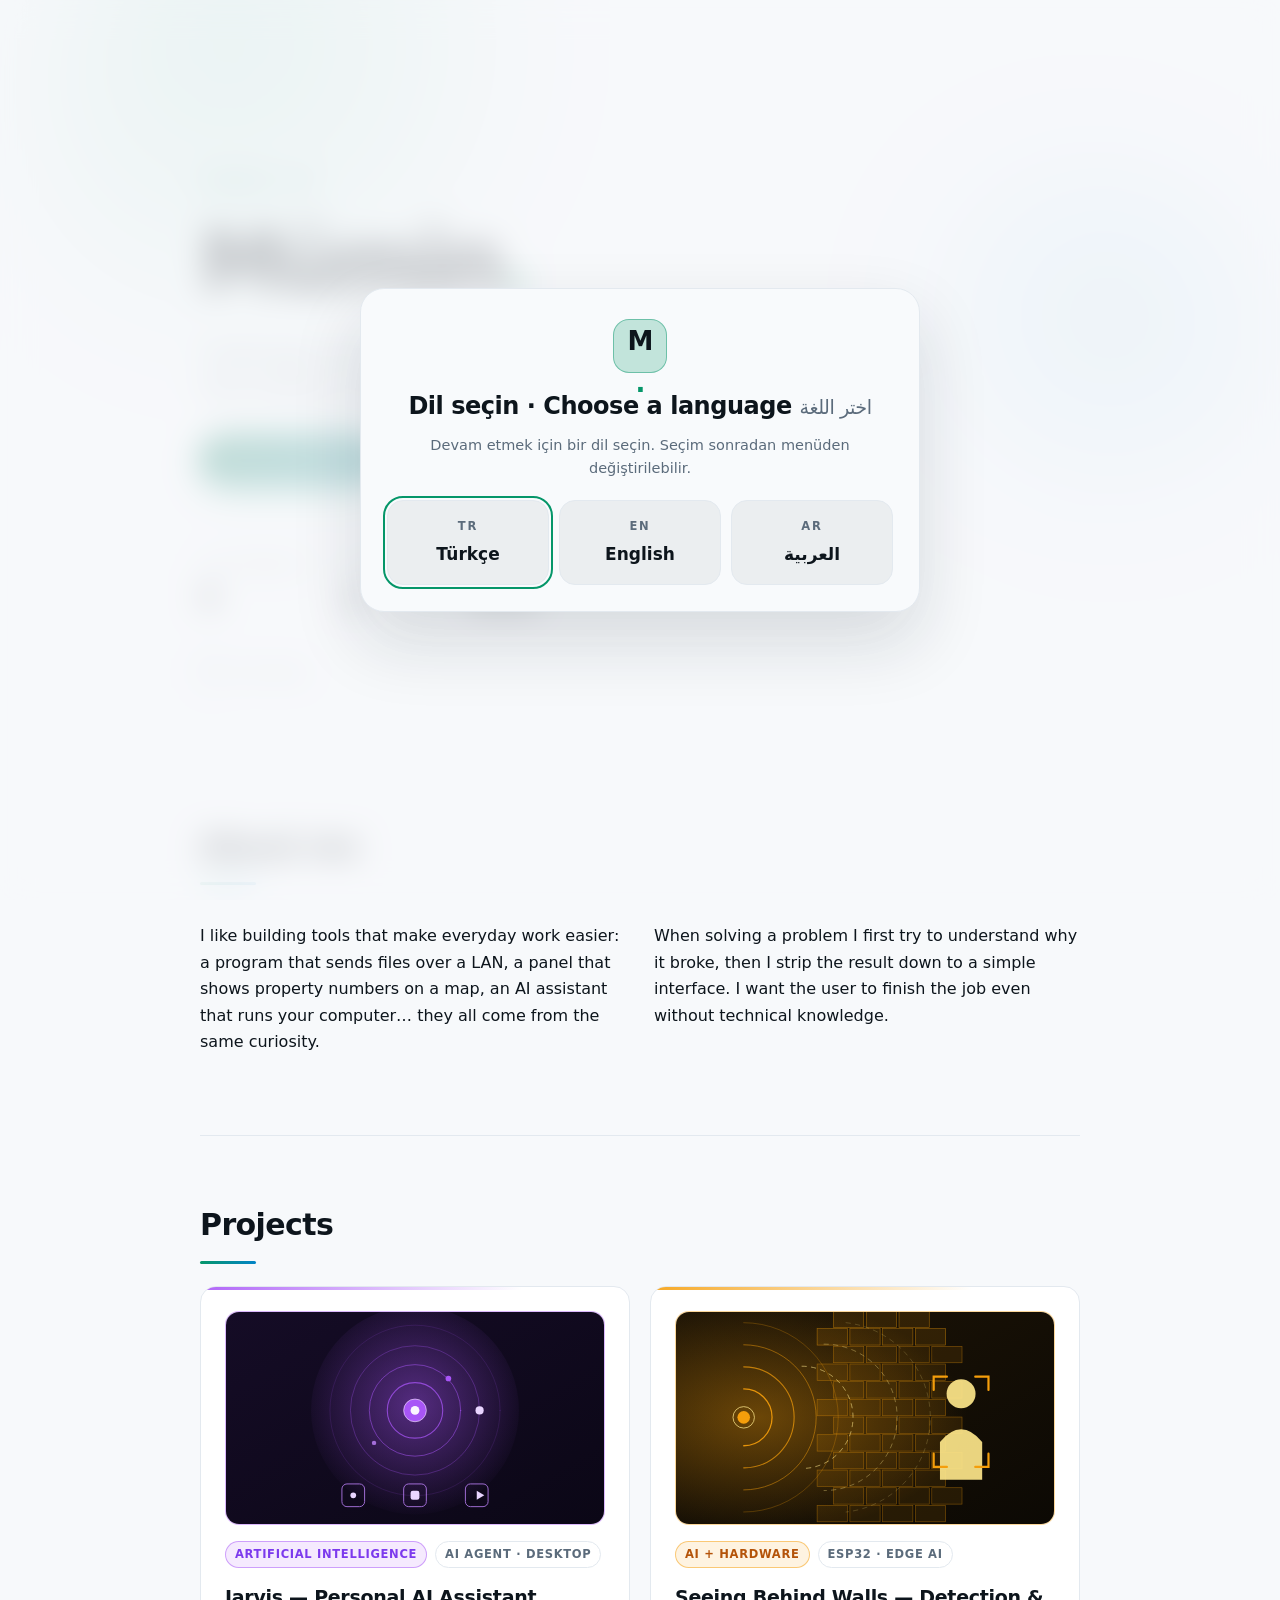
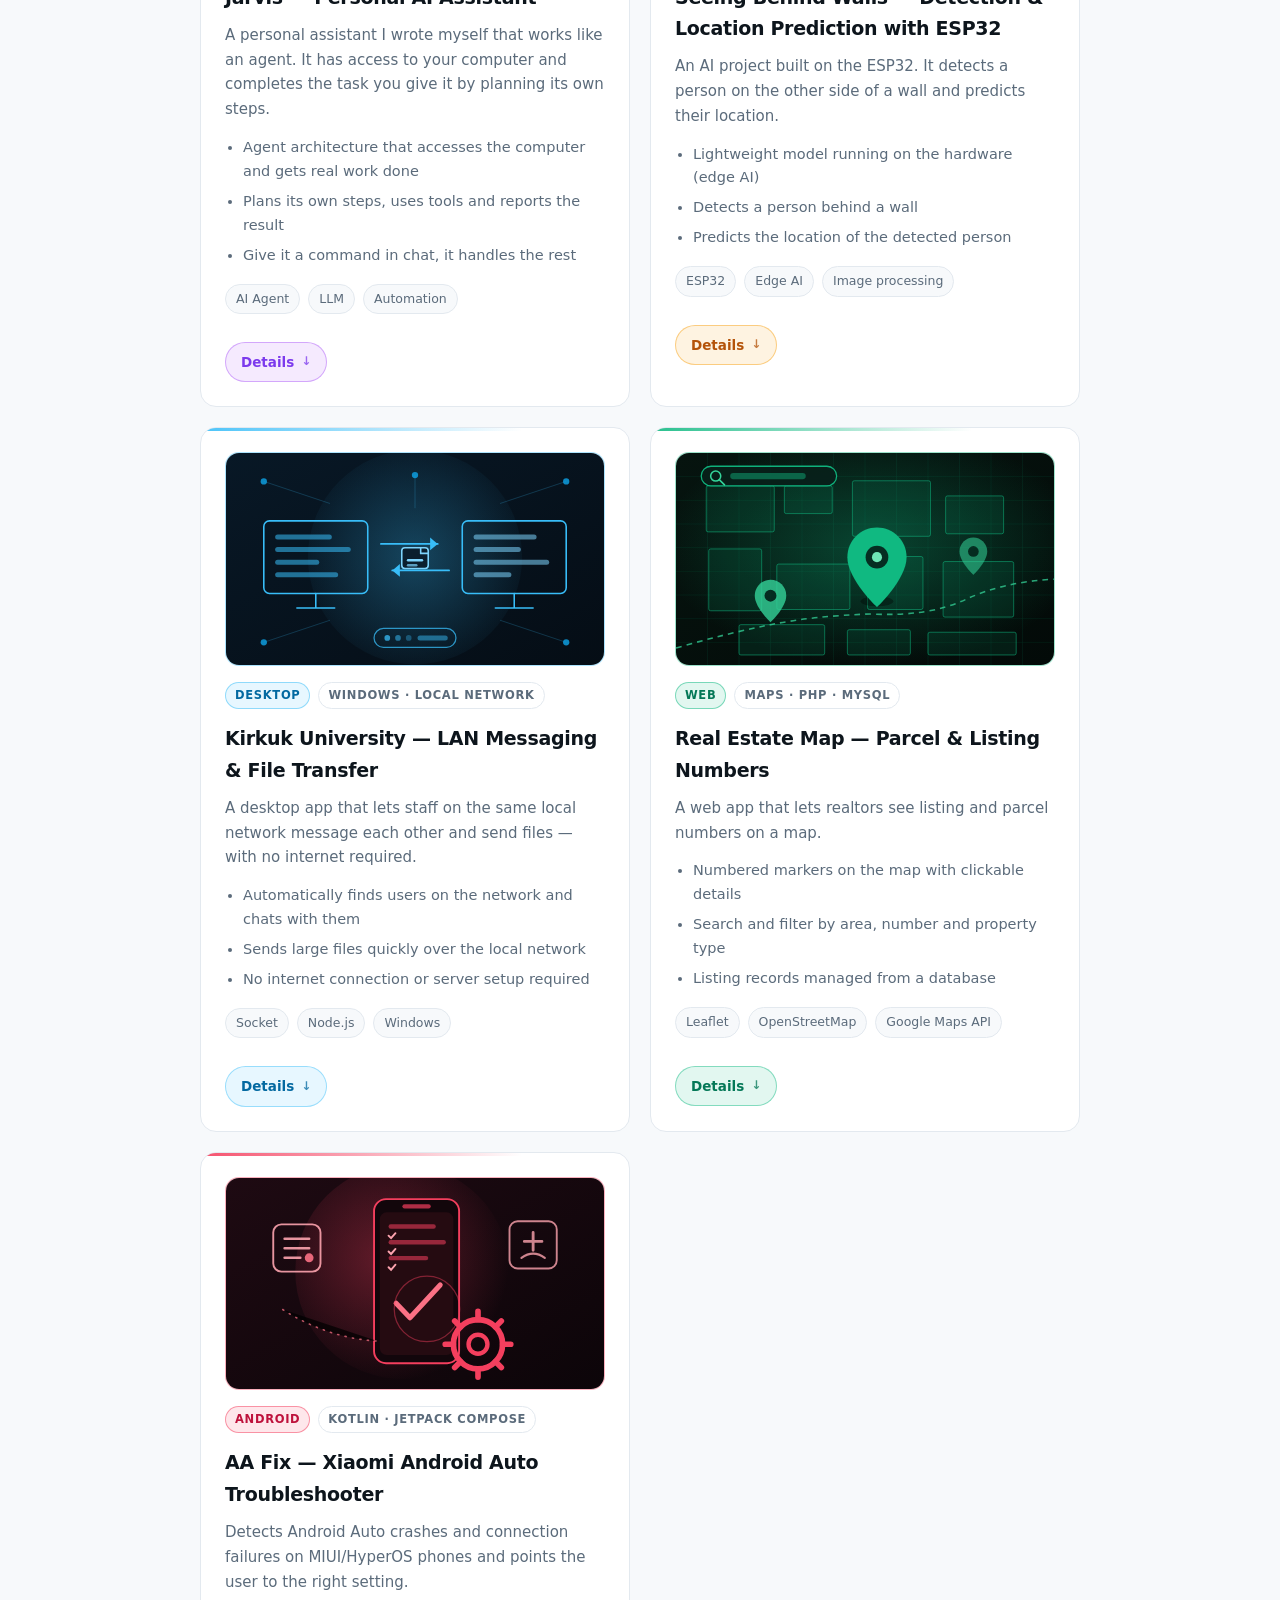
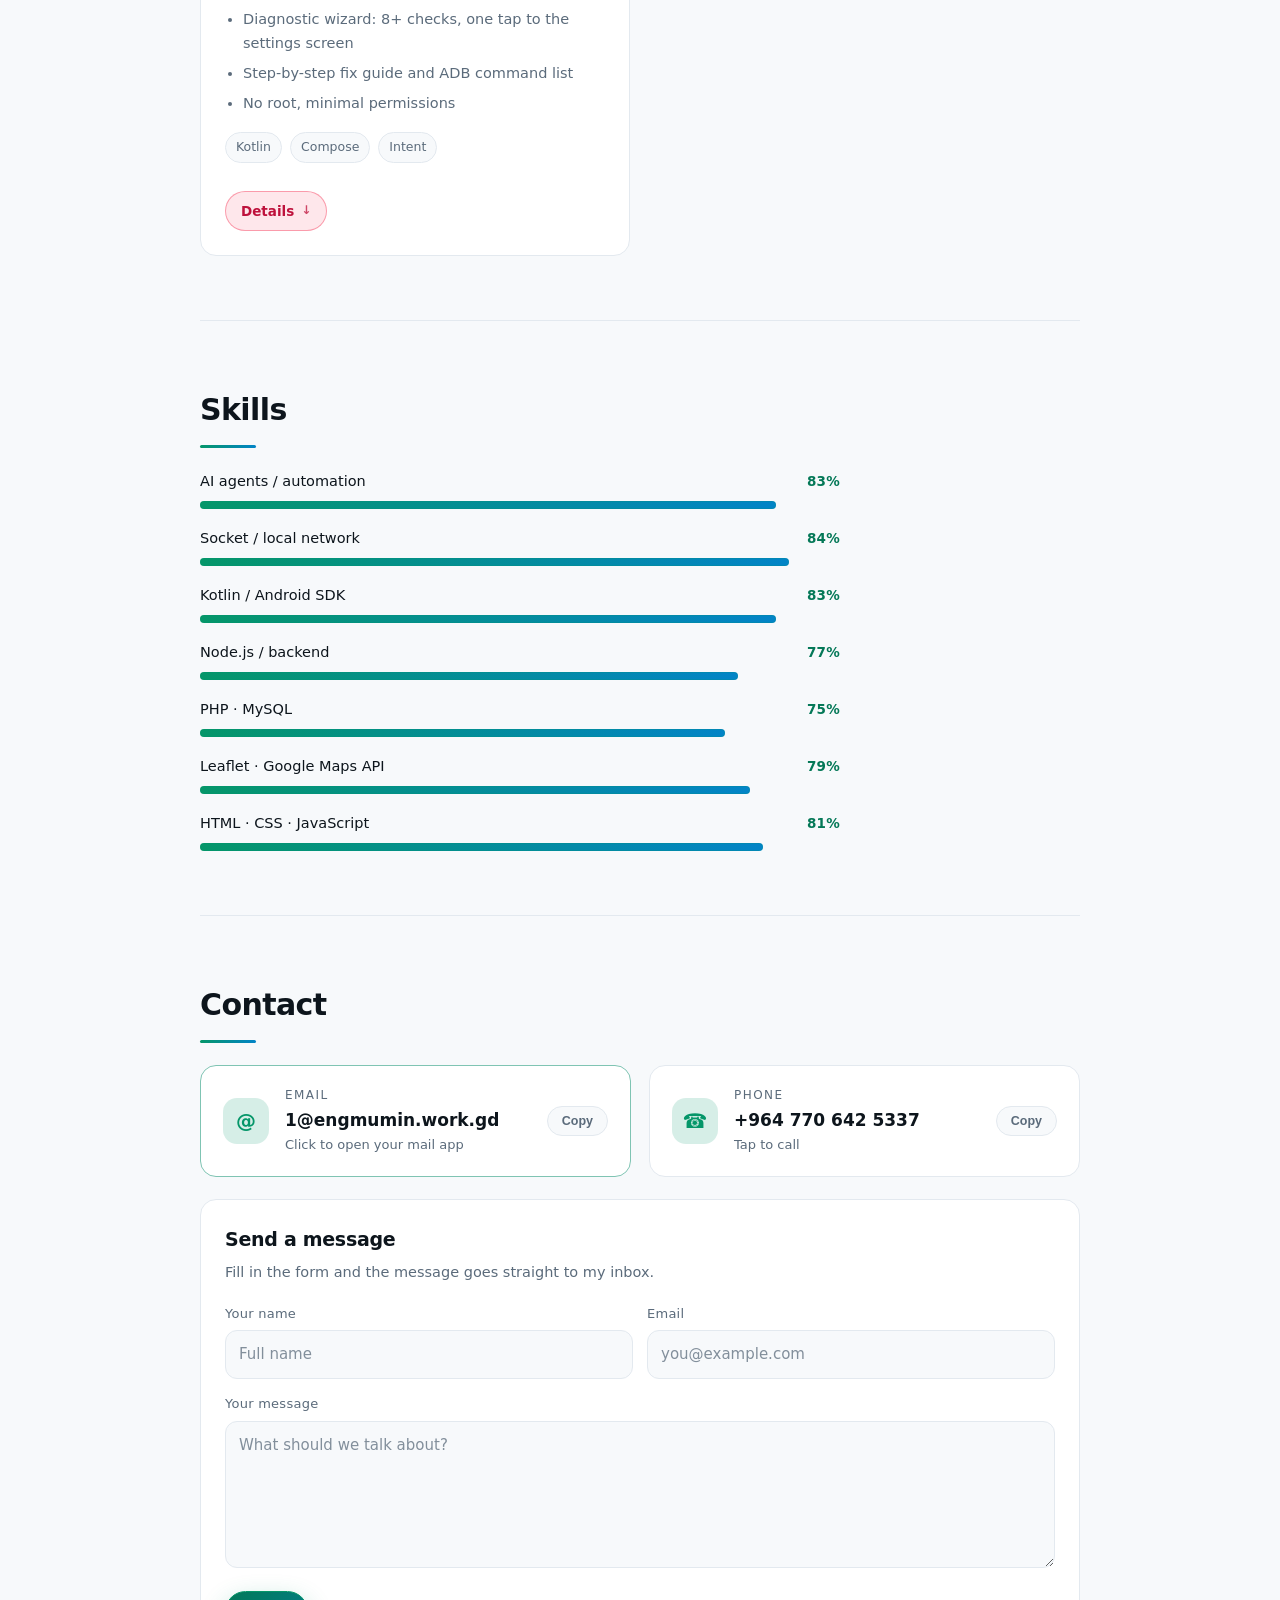
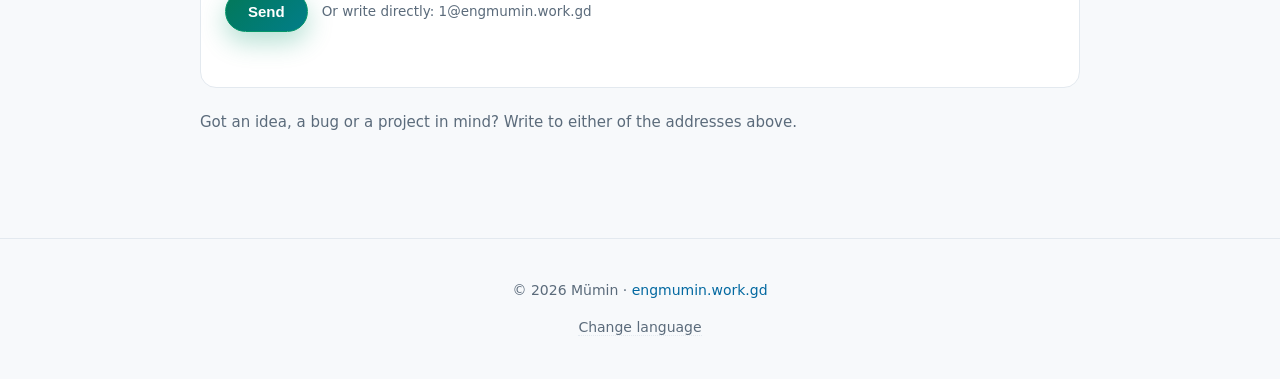
==== commit 40ab695e: "otomatik guncelleme #56 - 2026-10-26 22:59:31" ====
--- a/index.html
+++ b/index.html
@@ -60,7 +60,7 @@
 <link rel="manifest" href="site.webmanifest">
 <meta name="theme-color" content="#0b1117" media="(prefers-color-scheme: dark)">
 <meta name="theme-color" content="#f4f7fa" media="(prefers-color-scheme: light)">
-<link rel="stylesheet" href="styles.css?v=20261027">
+<link rel="stylesheet" href="styles.css?v=20261027.2">
 </head>
 <body>
 
@@ -101,7 +101,7 @@
     <span class="hero-orb ho2" aria-hidden="true"></span>
 
     <p class="eyebrow" data-i18n="hero.eyebrow">Merhaba, ben</p>
-    <h1>Mümin<span class="dot">.</span></h1>
+    <h1><span data-i18n="hero.name">Mümin</span><span class="dot">.</span></h1>
     <p class="lead" data-i18n-html="hero.lead">
       Uygulama ve araç geliştiricisiyim. <strong>Android</strong>,
       <strong>masaüstü</strong> ve <strong>web</strong> tarafında; yapay zekâ,
--- a/styles.css
+++ b/styles.css
@@ -26,7 +26,16 @@
 
 *{box-sizing:border-box}
 
-html{scroll-behavior:smooth}
+html{
+  scroll-behavior:smooth;
+  -webkit-text-size-adjust:100%;   /* mobilde istemsiz yazı büyütme/çakışma */
+  text-size-adjust:100%;
+}
+
+/* Yatay boşluk/ kaydırma olmasın: dekoratif ışıklar ekran dışına taşabilir,
+   ama sayfa asla sağa-sola kaydırılmaz (telefonda "boş ekran" sorunu). */
+html,body{overflow-x:clip}
+@supports not (overflow:clip){ html,body{overflow-x:hidden} }
 
 body{
   margin:0;
@@ -88,7 +97,10 @@
   text-transform:uppercase;letter-spacing:.18em;font-size:12.5px;
   color:var(--accent-ink);margin:0 0 12px;font-weight:600;
 }
-.hero h1{font-size:clamp(44px,9vw,84px);line-height:1;margin:0 0 18px;letter-spacing:-.045em;font-weight:800}
+/* line-height:1 + background-clip:text => kutuyu taşan glifler şeffaf kalır
+   (telefonda Arapça fontu 1.36em metrikli olduğu için başlık "kesik" görünüyordu).
+   Satır kutusu büyütüldü, padding ile arka plan kutusu da genişletildi. */
+.hero h1{font-size:clamp(44px,9vw,84px);line-height:1.15;margin:0 0 20px;padding-block:.1em;letter-spacing:-.045em;font-weight:800}
 .hero h1 .dot{color:var(--accent)}
 .lead{font-size:clamp(17px,2.2vw,20px);color:var(--muted);max-width:60ch;margin:0 0 30px}
 .lead strong{color:var(--fg)}
@@ -264,7 +276,7 @@
 /* ---------- RTL (Arapça) ---------- */
 html[dir="rtl"] body{font-family:"Segoe UI",Tahoma,system-ui,sans-serif}
 html[dir="rtl"] .eyebrow{letter-spacing:.06em}
-html[dir="rtl"] .hero h1{letter-spacing:0}
+html[dir="rtl"] .hero h1{letter-spacing:0;line-height:1.5;padding-block:.12em;margin-bottom:24px}
 html[dir="rtl"] .skills i{margin-inline-start:auto}
 html[dir="rtl"] .lang button{letter-spacing:0}
 
@@ -346,13 +358,17 @@
   position:absolute;z-index:-1;border-radius:50%;filter:blur(64px);
   pointer-events:none;will-change:transform;
 }
+/* Boyutlar dar ekranlarda vmax yerine vw ile sınırlandırılır (telefonda
+   vmax = ekran yüksekliğine göre büyüyüp dev bir taşmaya yol açıyordu). */
 .ho1{
-  width:46vmax;height:46vmax;inset-block-start:-18vmax;inset-inline-start:-14vmax;
+  width:min(46vmax,74vw);height:min(46vmax,74vw);
+  inset-block-start:-18vmax;inset-inline-start:-14vmax;
   background:radial-gradient(circle at 35% 35%,var(--accent),transparent 62%);
   opacity:.22;animation:drift1 30s ease-in-out infinite;
 }
 .ho2{
-  width:34vmax;height:34vmax;inset-block-start:6vmax;inset-inline-end:-16vmax;
+  width:min(34vmax,56vw);height:min(34vmax,56vw);
+  inset-block-start:6vmax;inset-inline-end:-16vmax;
   background:radial-gradient(circle at 60% 40%,var(--accent-2),transparent 62%);
   opacity:.20;animation:drift2 36s ease-in-out infinite;
 }
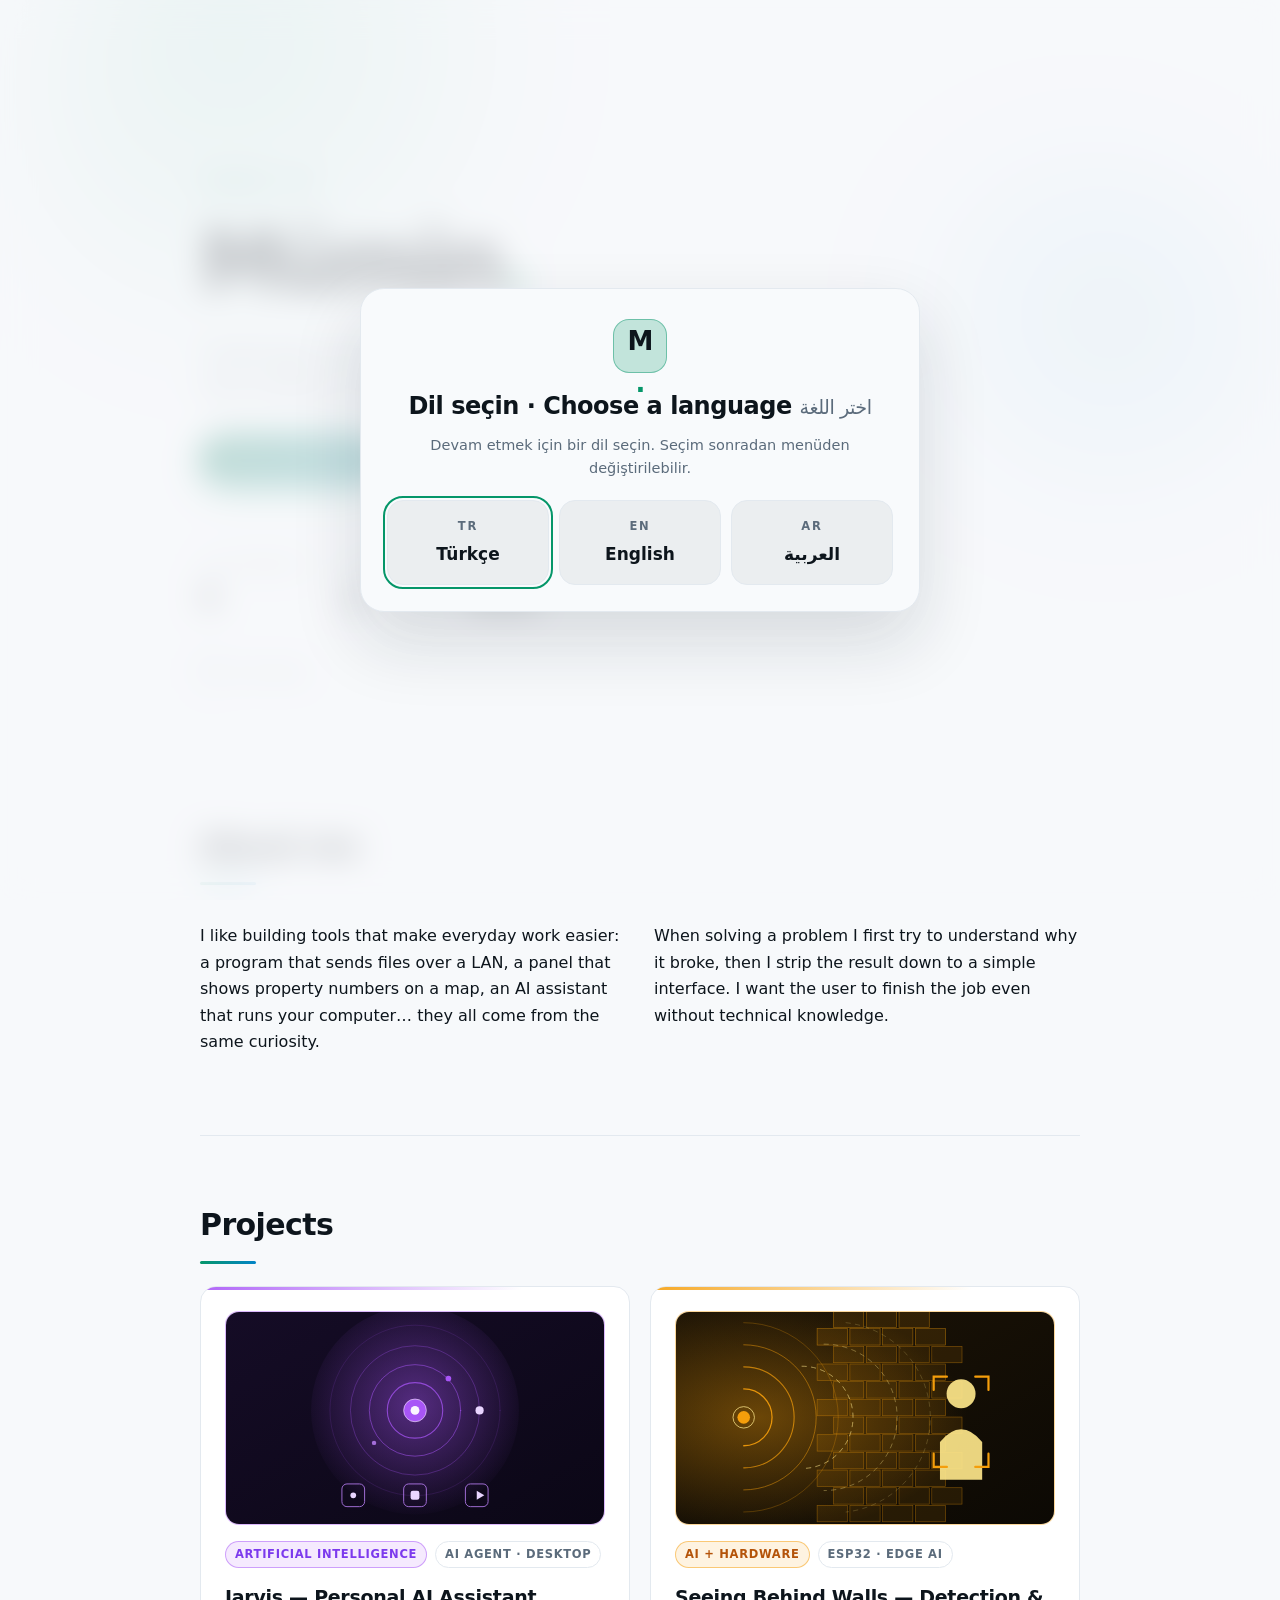
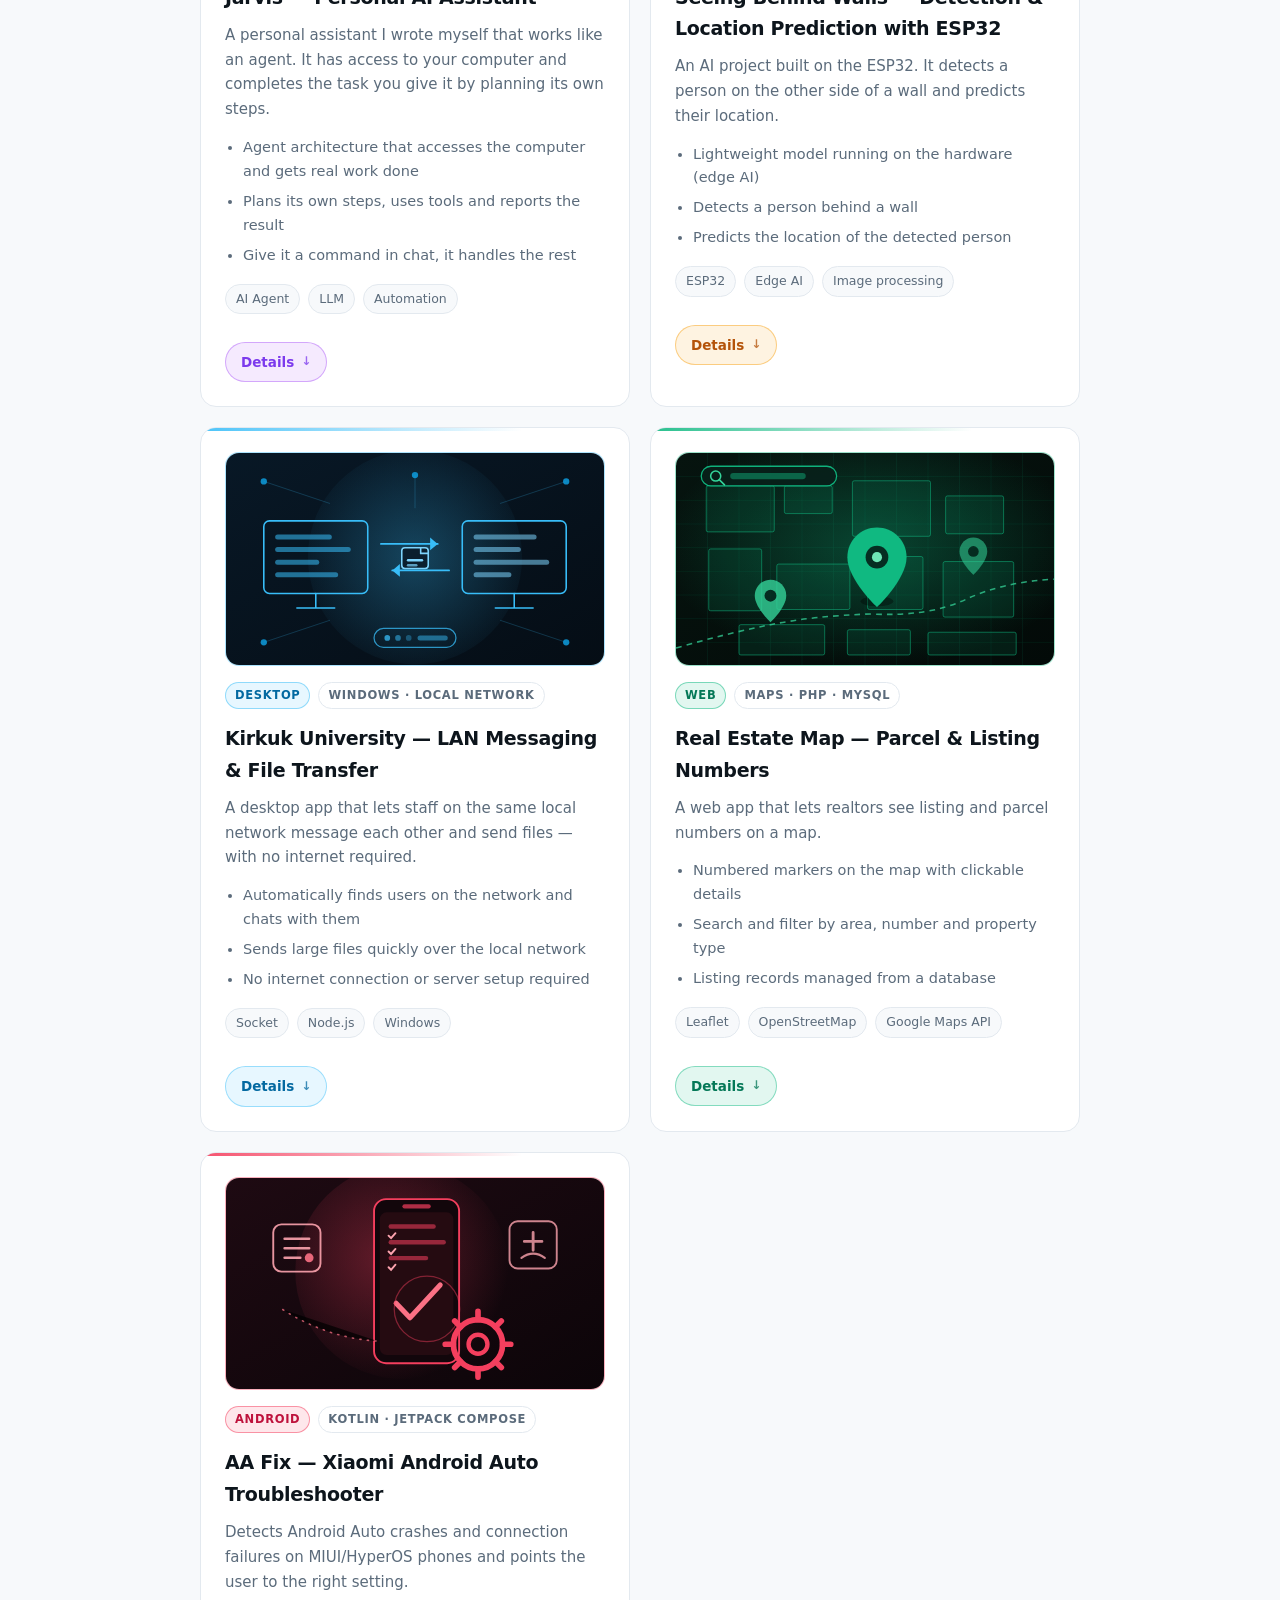
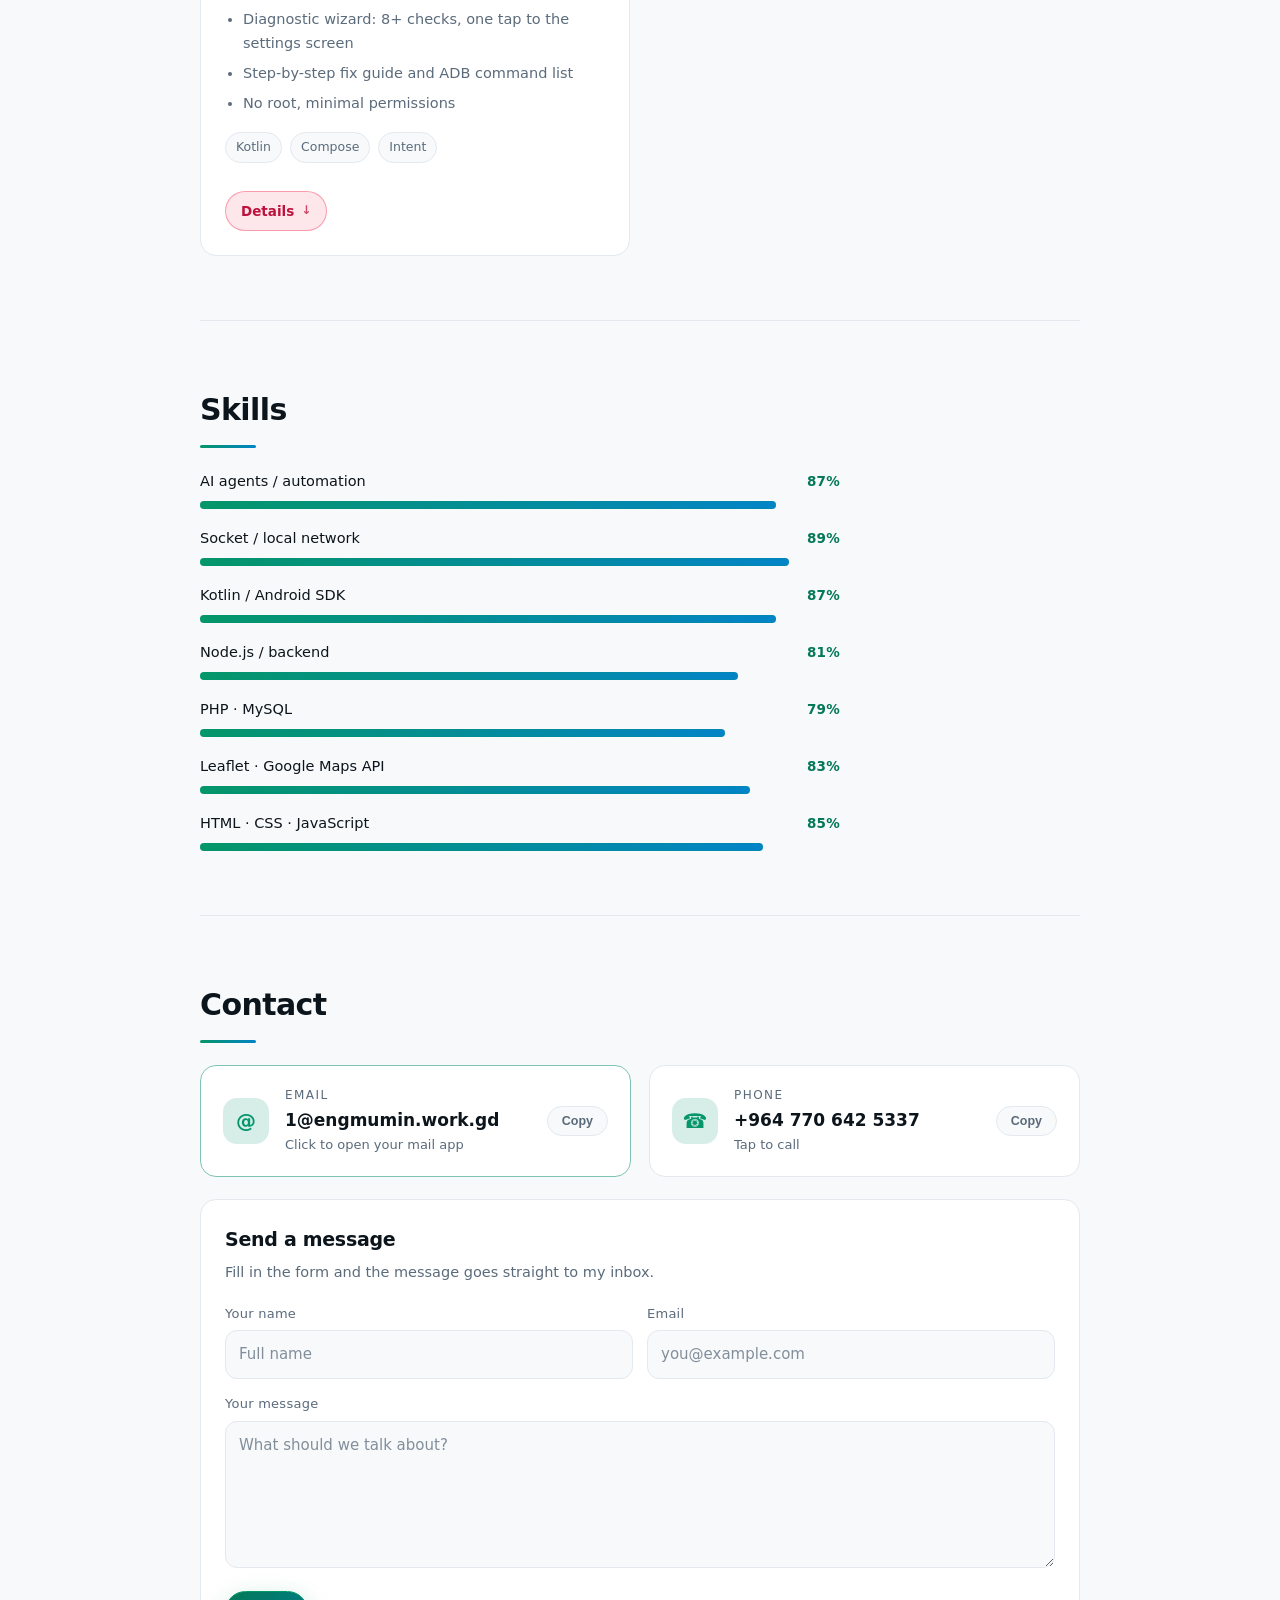
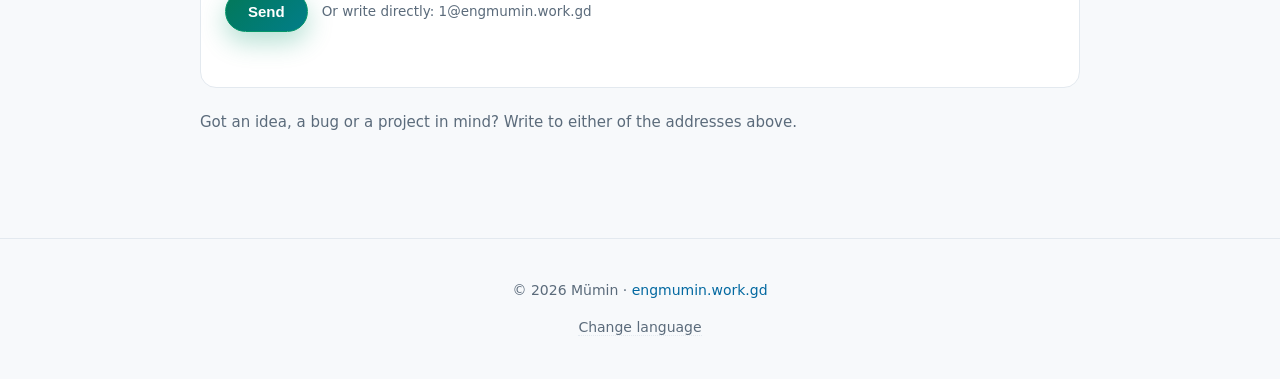
==== commit 7a9179ec: "otomatik guncelleme #58 - 2026-10-27 01:39:02" ====
--- a/index.html
+++ b/index.html
@@ -424,6 +424,6 @@
   </div>
 </div>
 
-<script src="script.js?v=20261027"></script>
+<script src="script.js?v=20261027.2"></script>
 </body>
 </html>
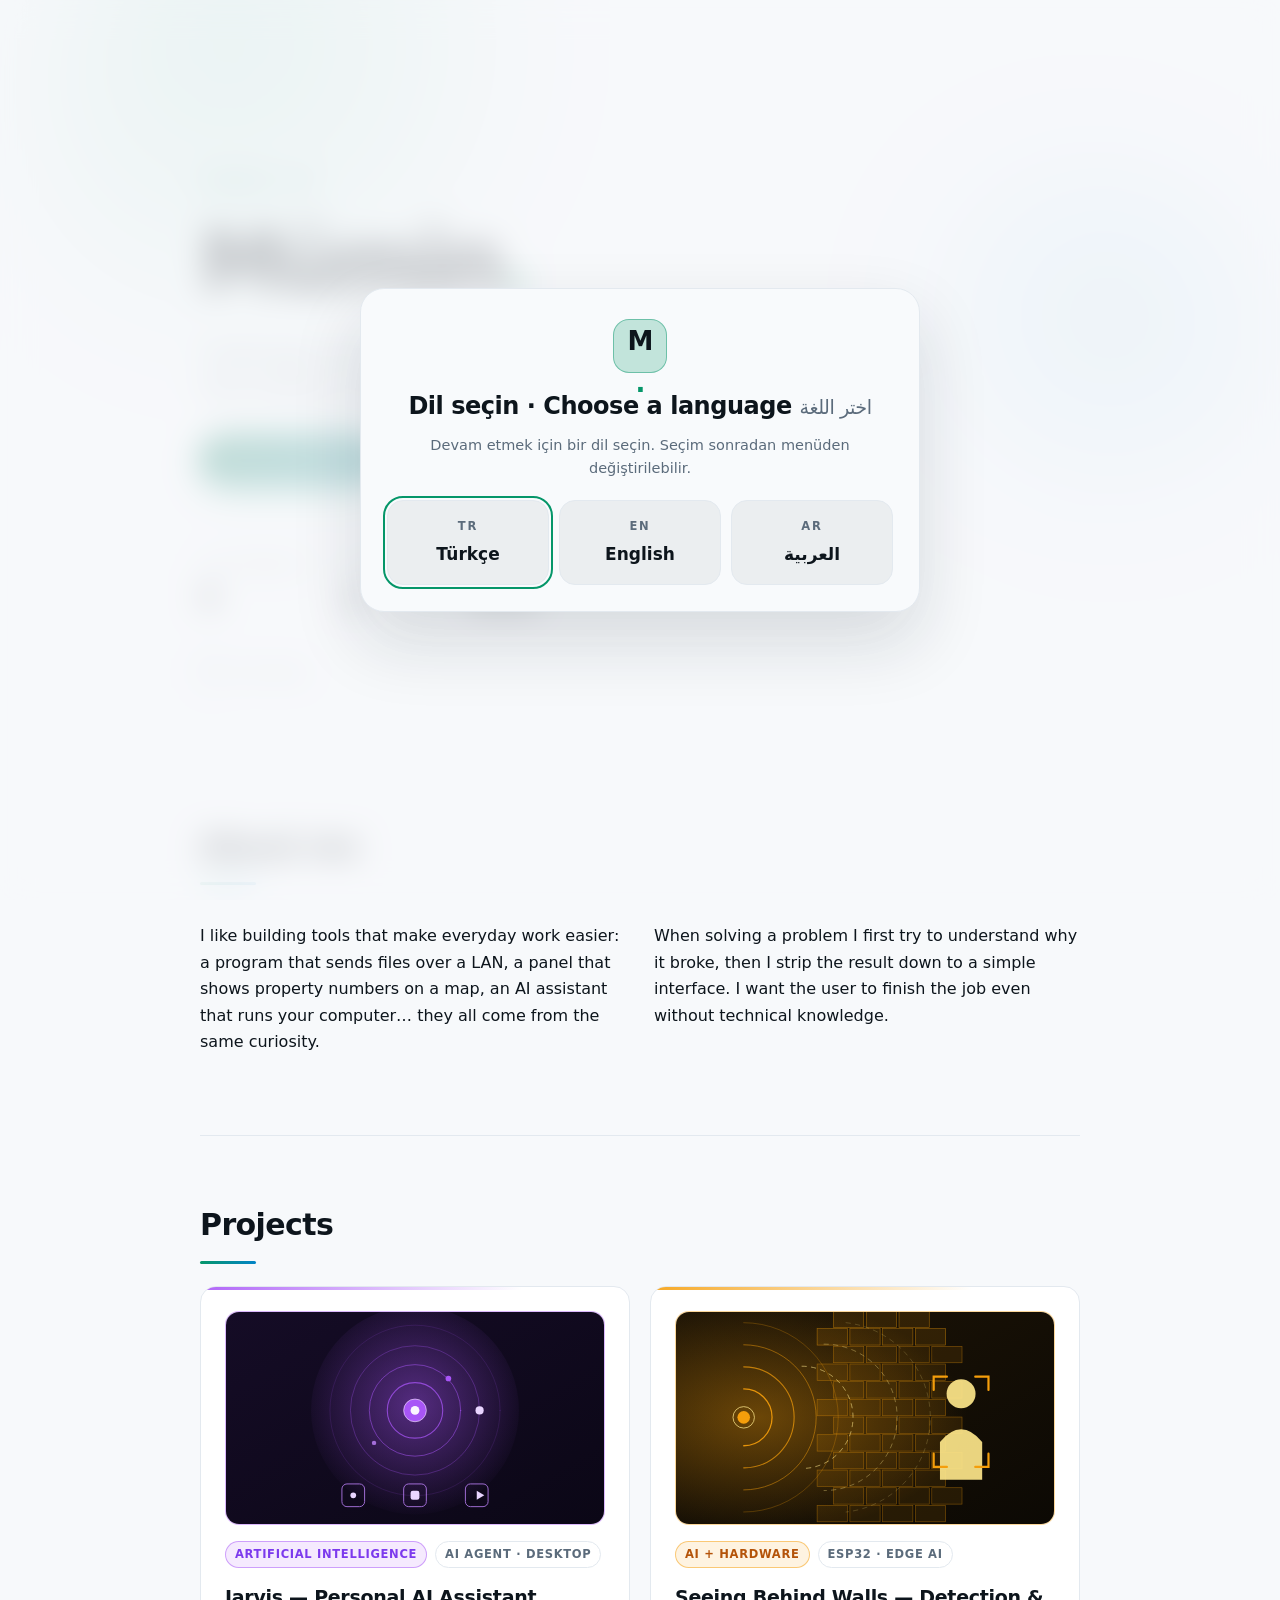
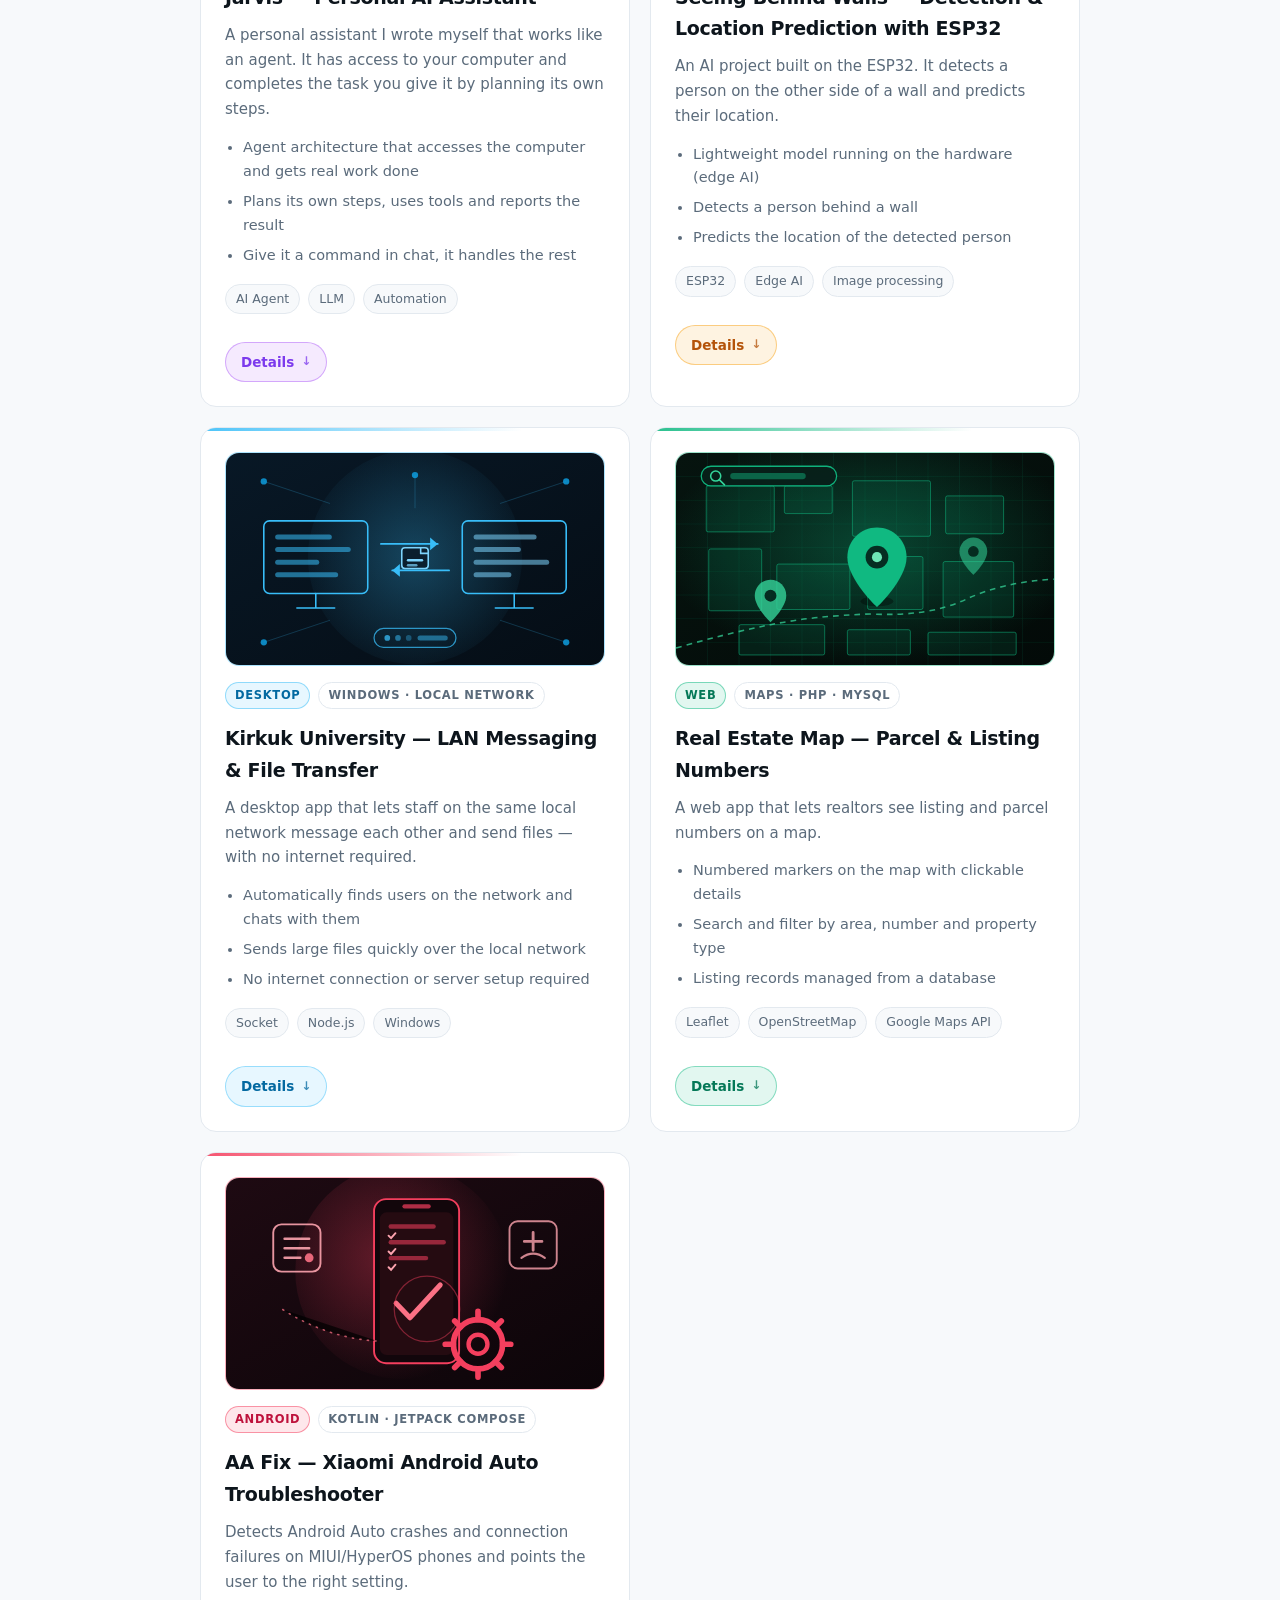
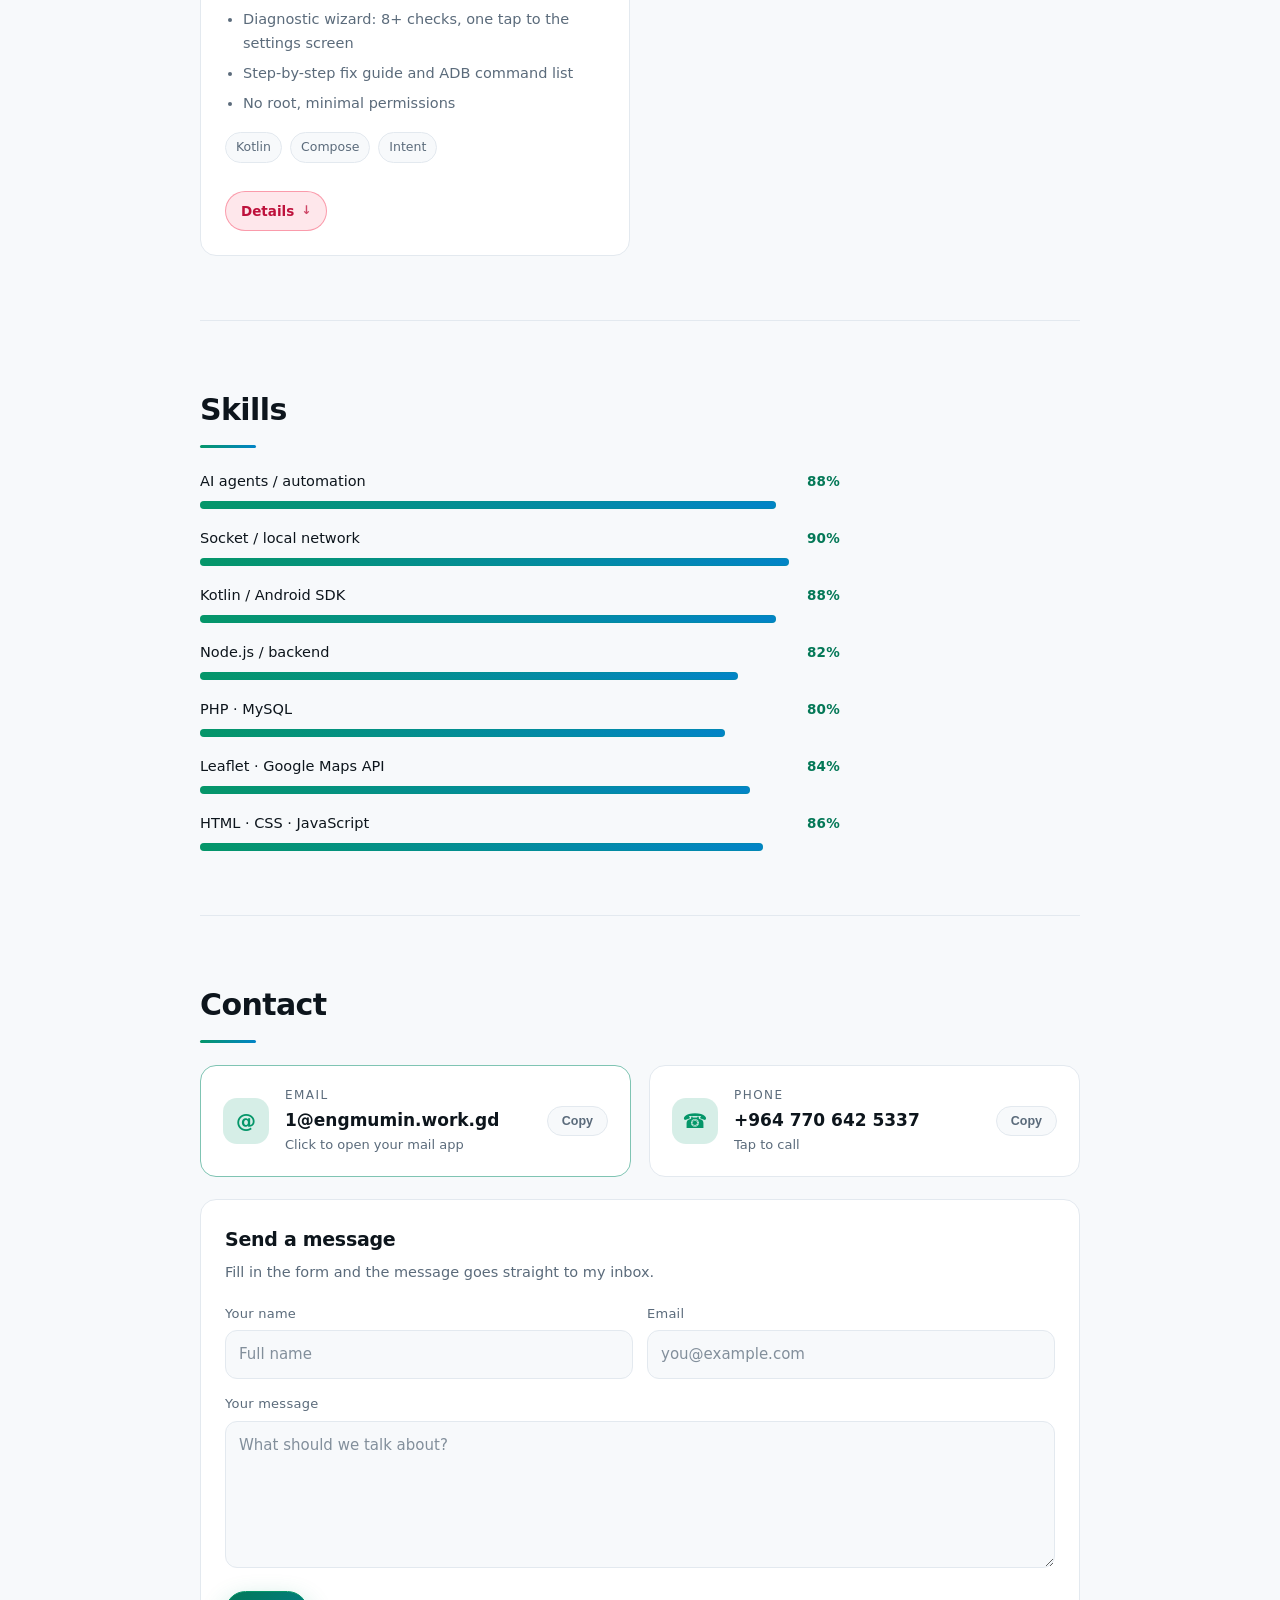
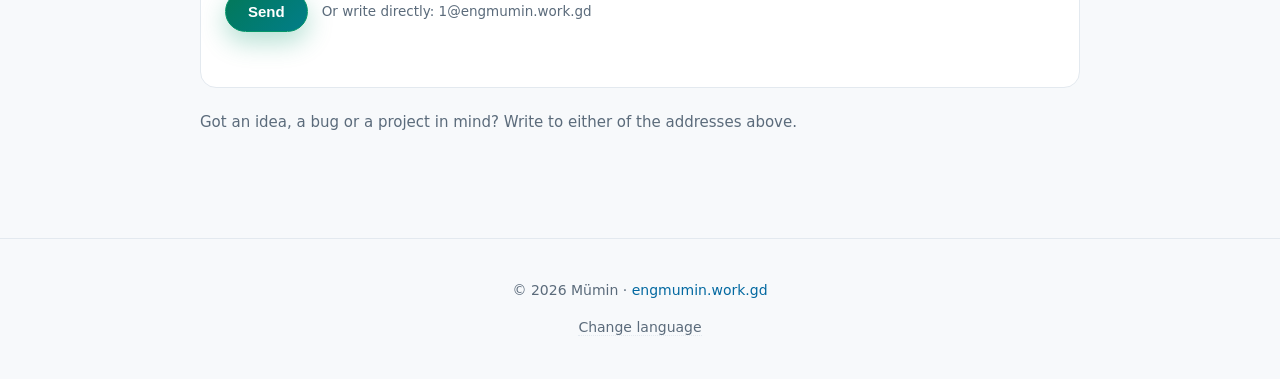
==== commit 8019537f: "otomatik guncelleme #63 - 2026-10-28 00:04:46" ====
--- a/index.html
+++ b/index.html
@@ -424,6 +424,6 @@
   </div>
 </div>
 
-<script src="script.js?v=20261027.2"></script>
+<script src="script.js?v=20261027.3"></script>
 </body>
 </html>
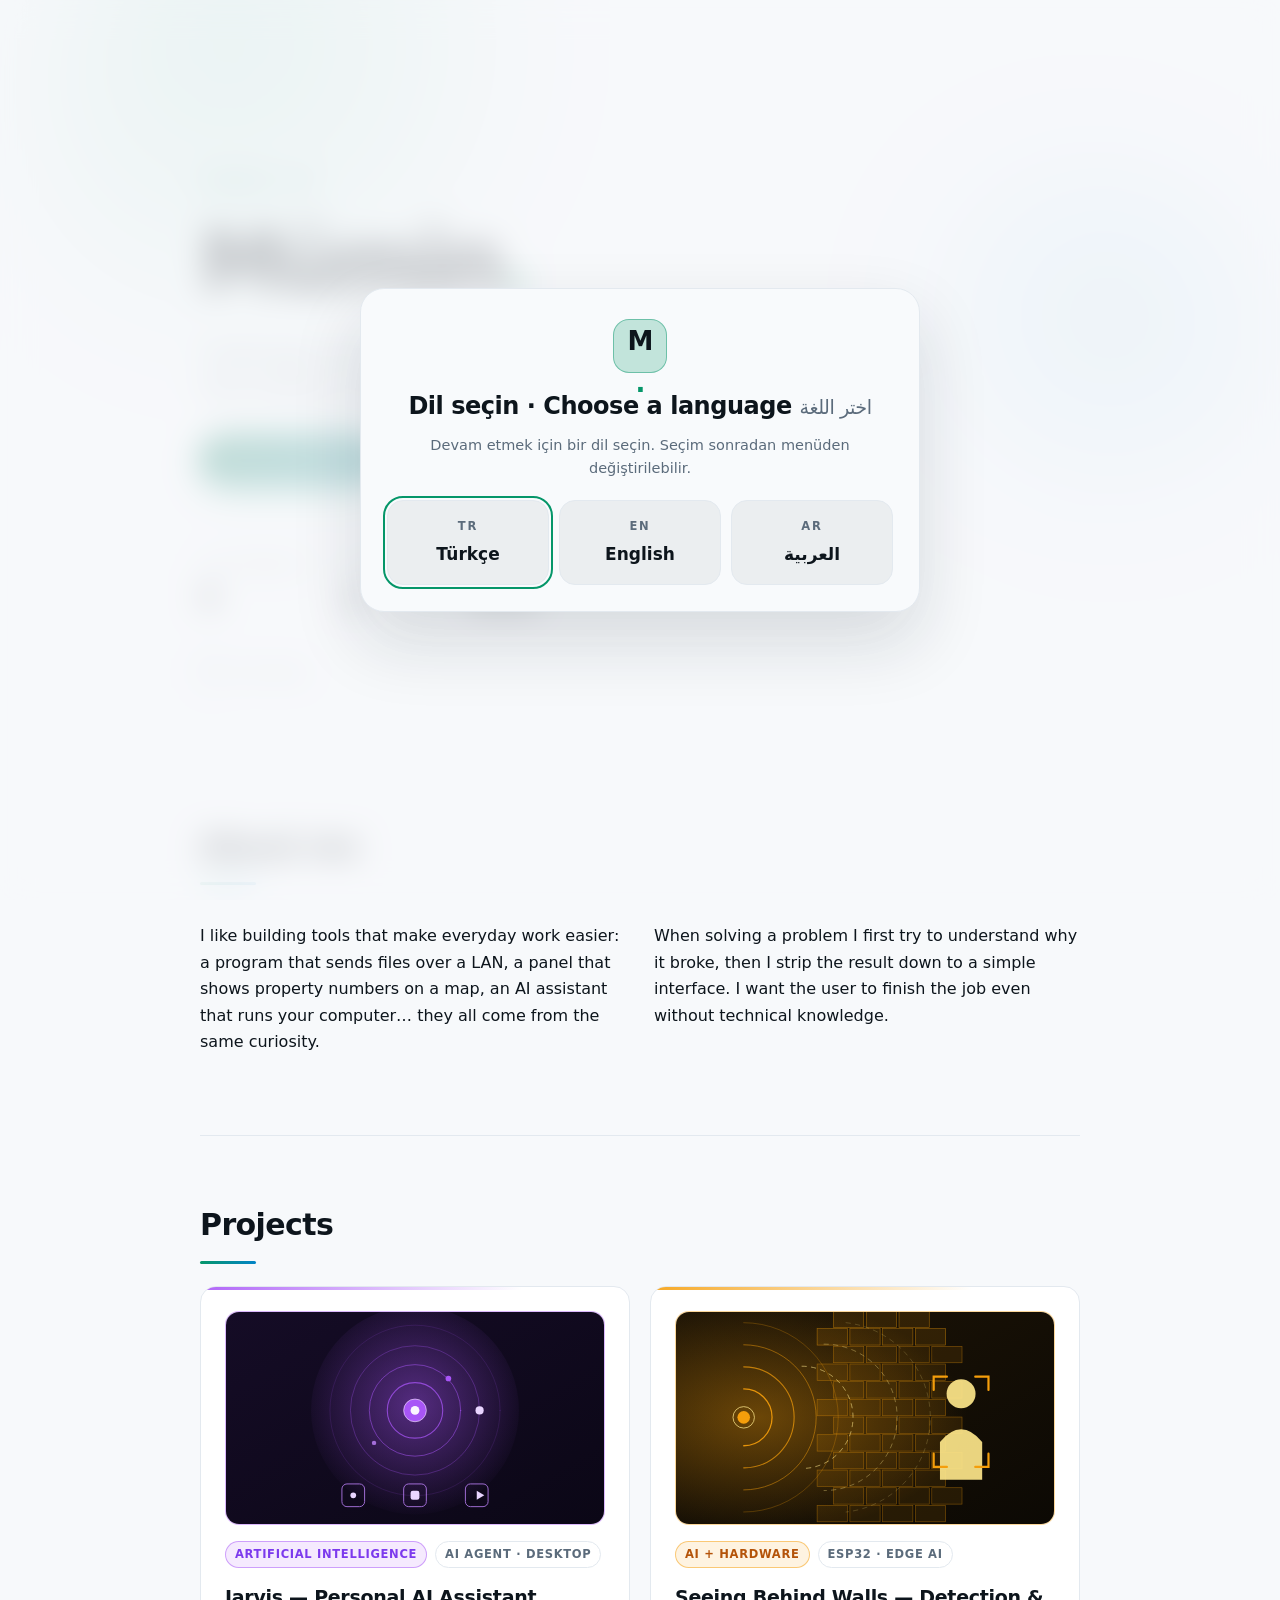
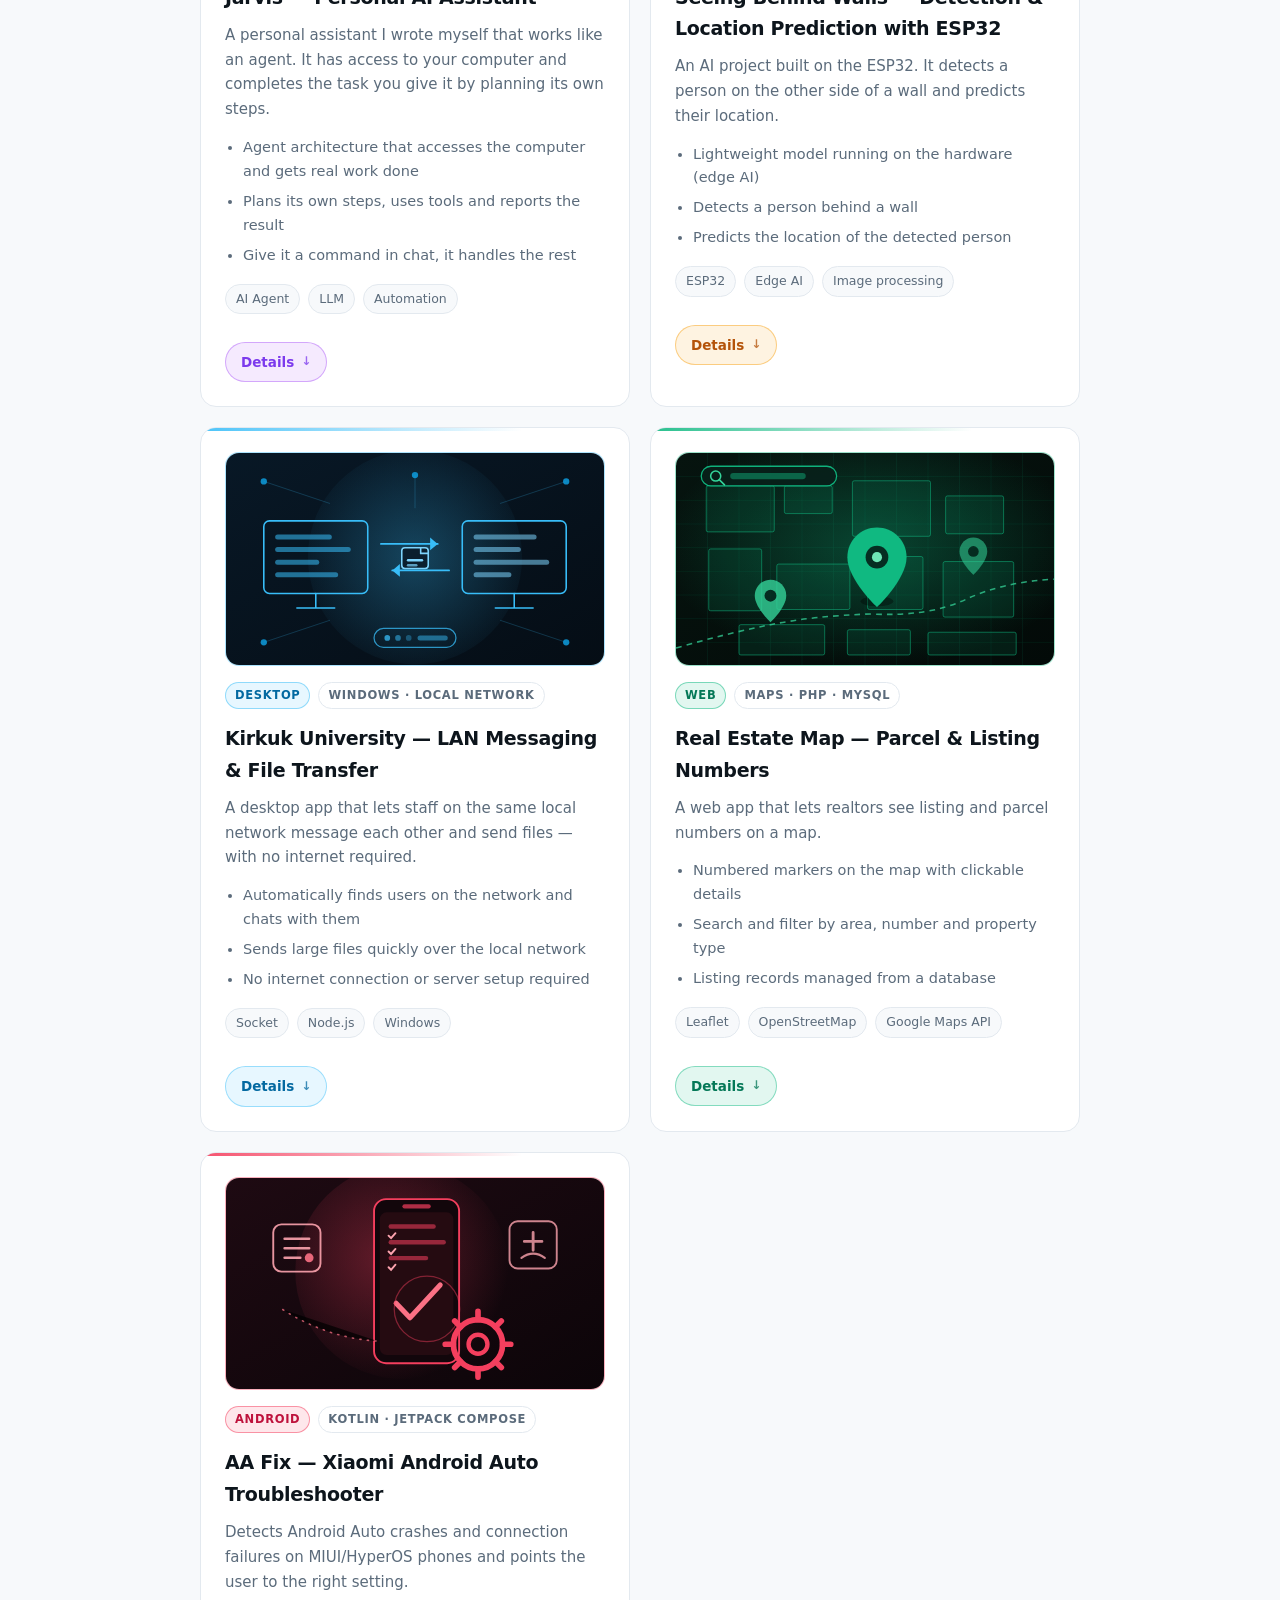
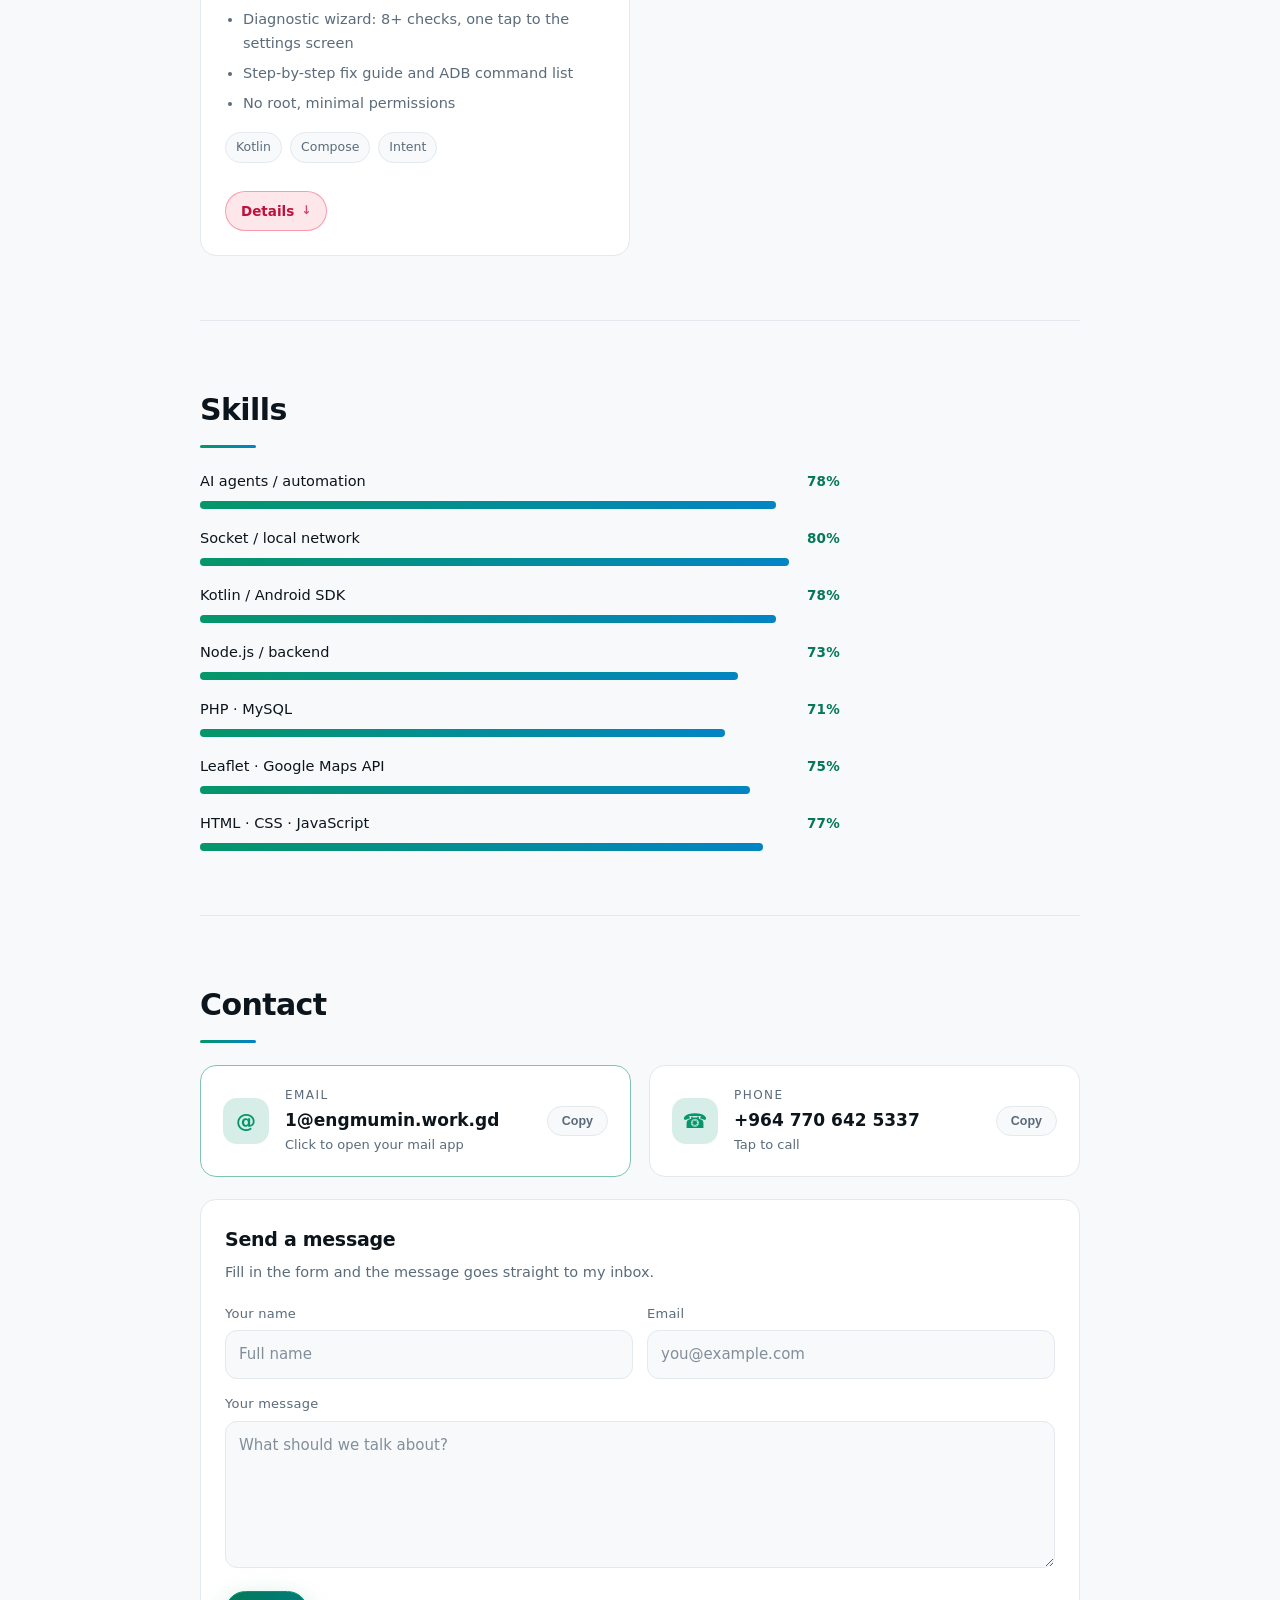
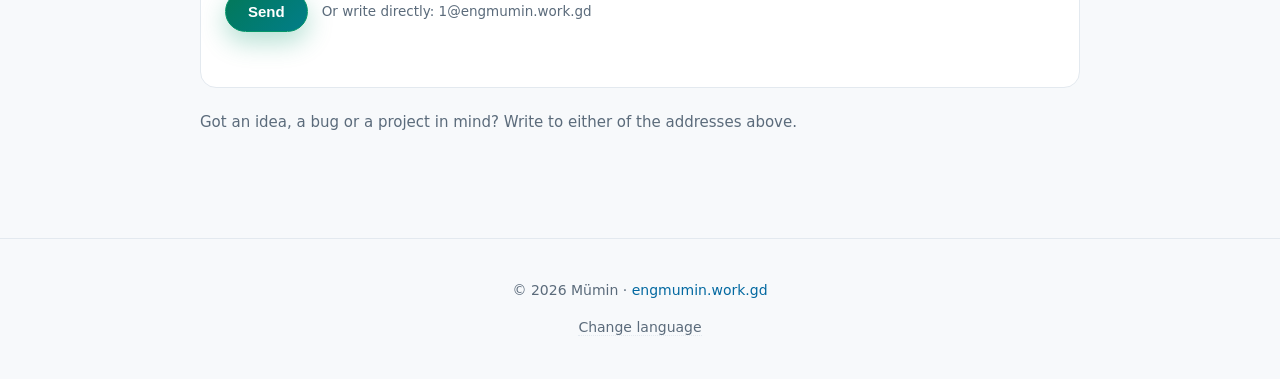
==== commit 4744383c: "otomatik guncelleme #64 - 2026-10-28 00:12:02" ====
--- a/index.html
+++ b/index.html
@@ -424,6 +424,6 @@
   </div>
 </div>
 
-<script src="script.js?v=20261027.3"></script>
+<script src="script.js?v=20261027.4"></script>
 </body>
 </html>
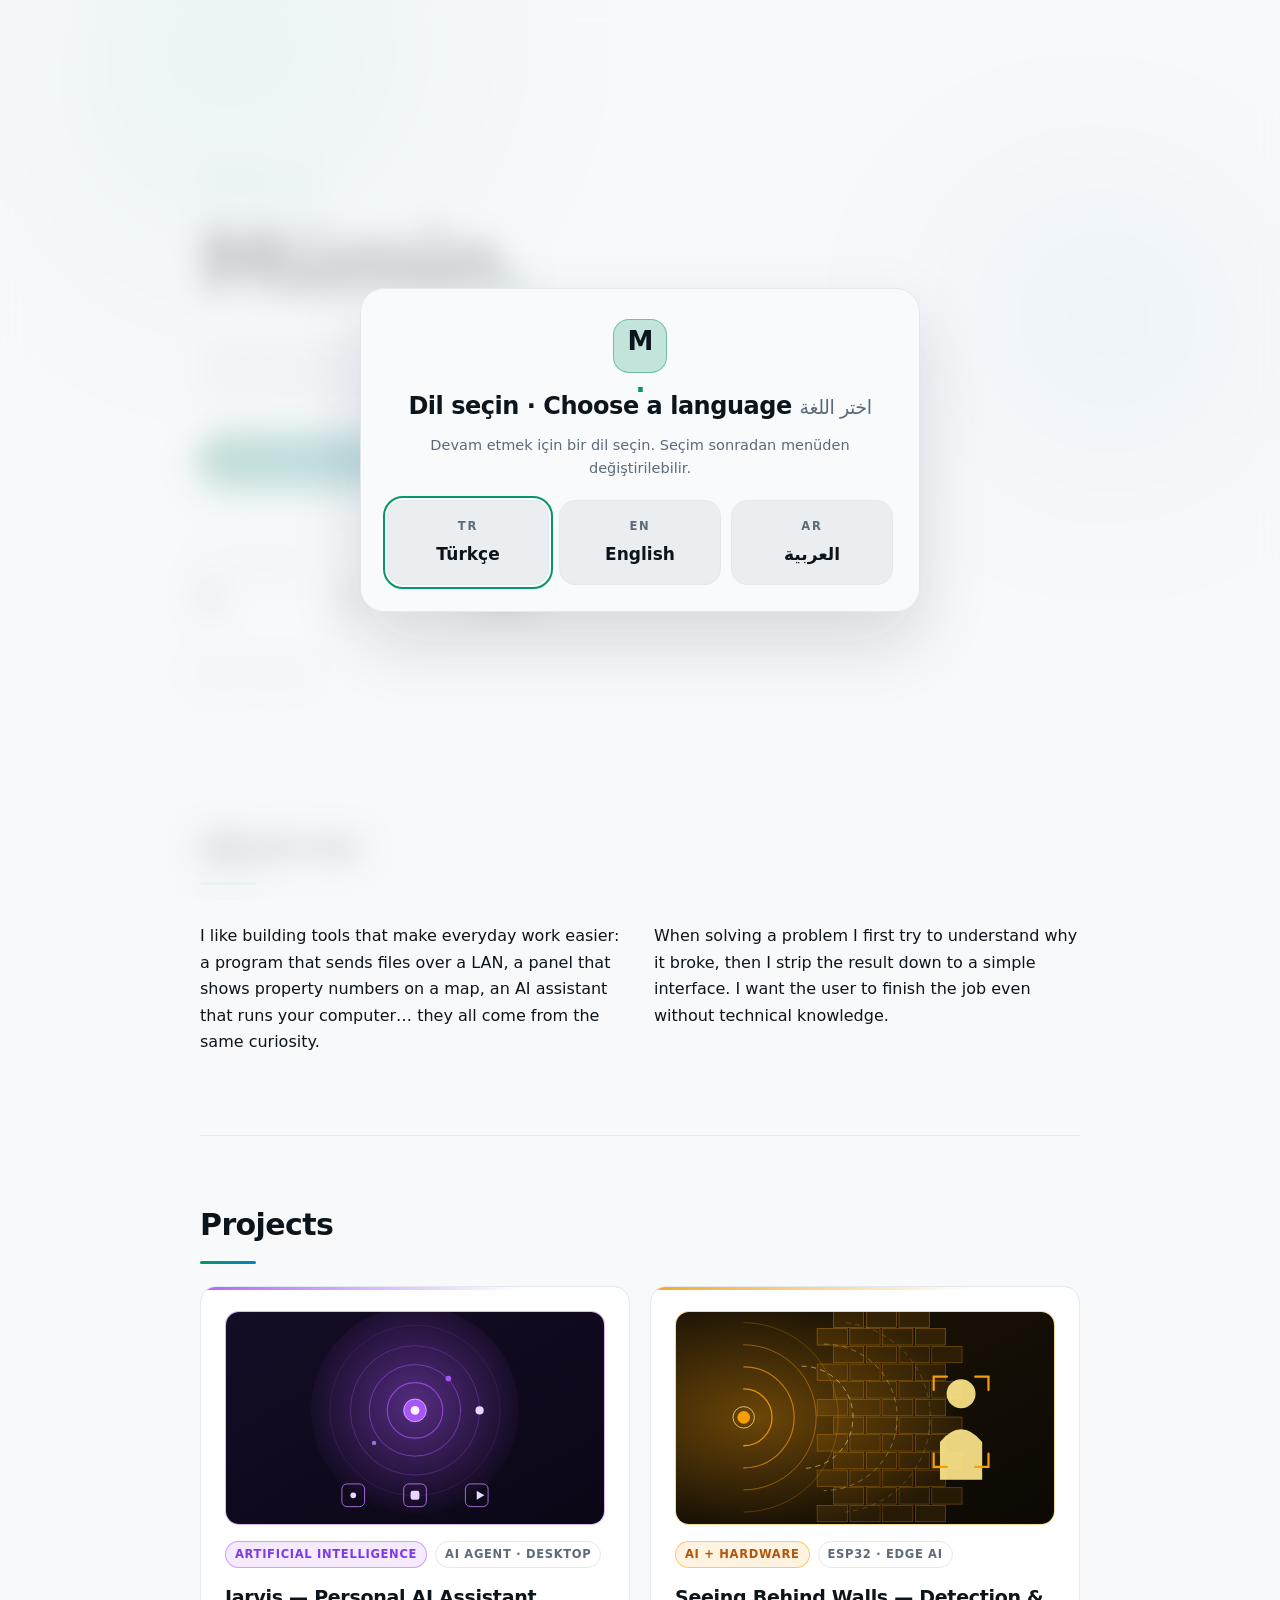
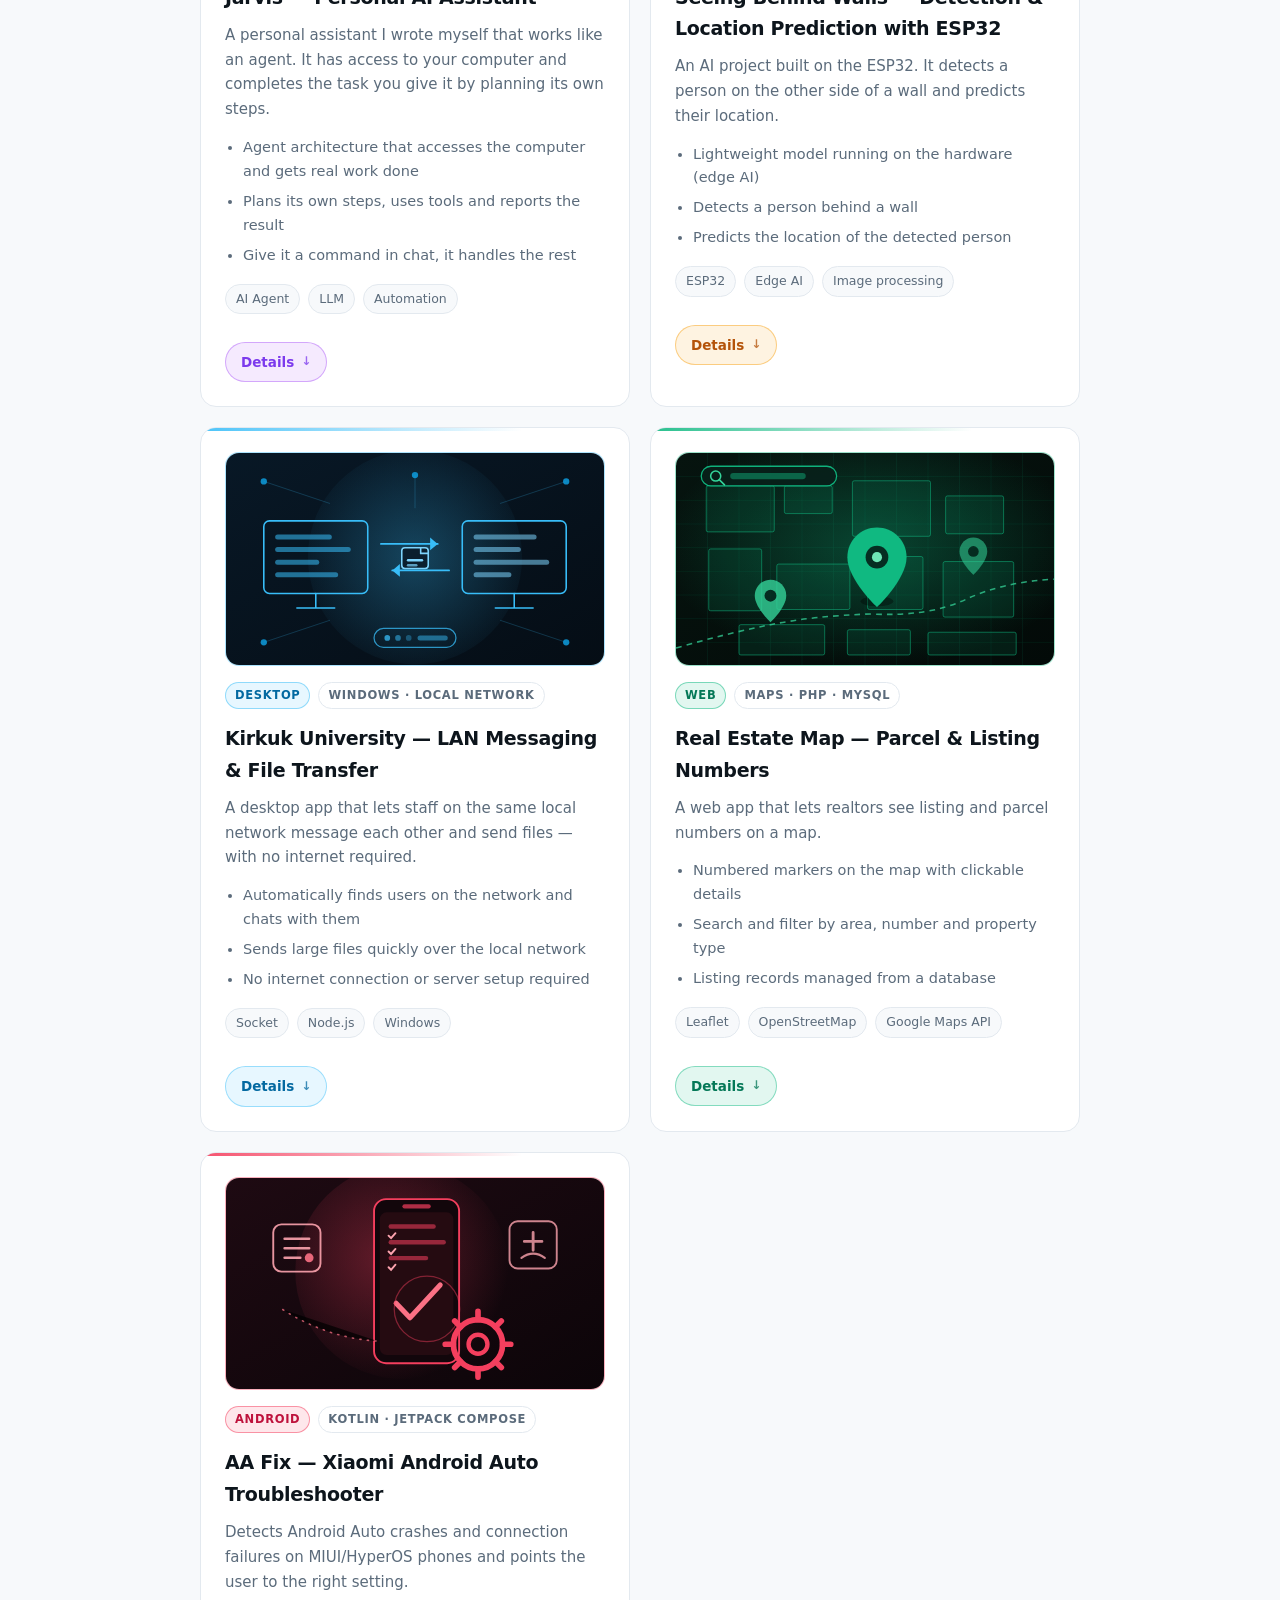
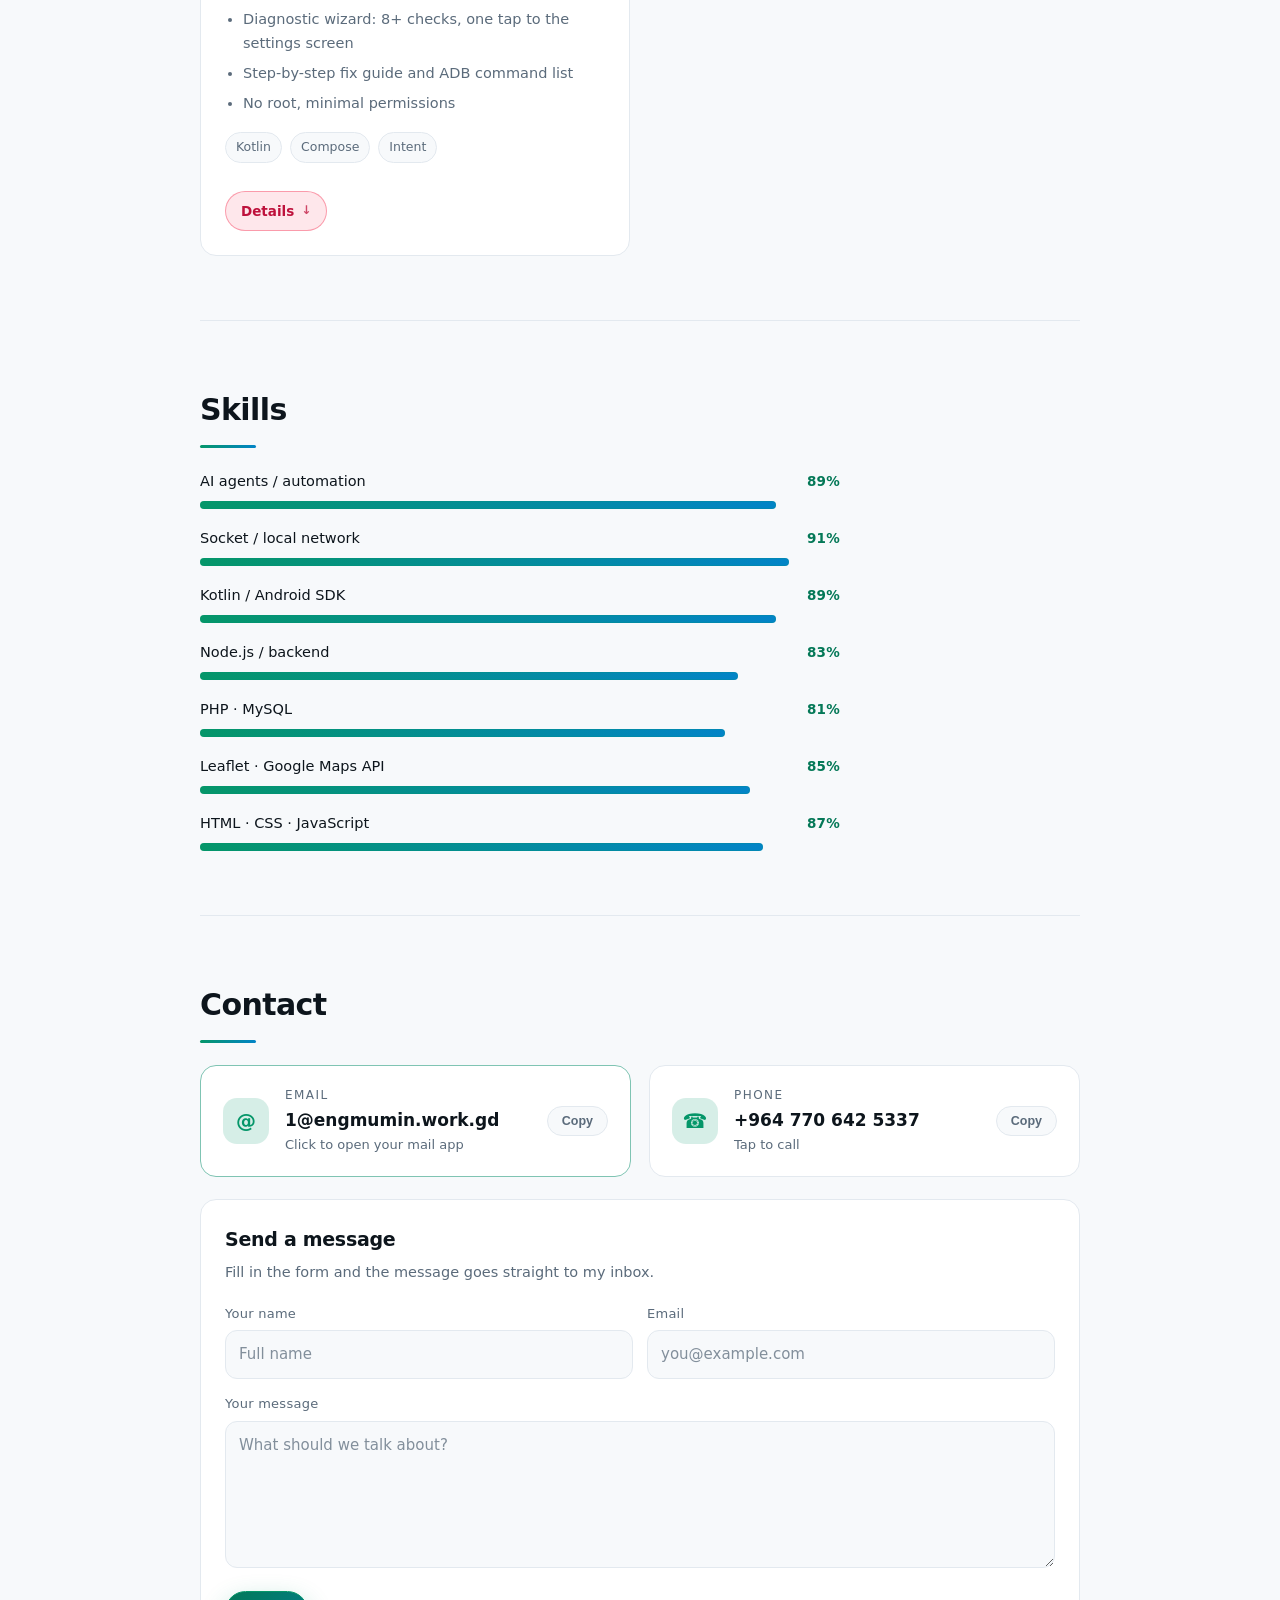
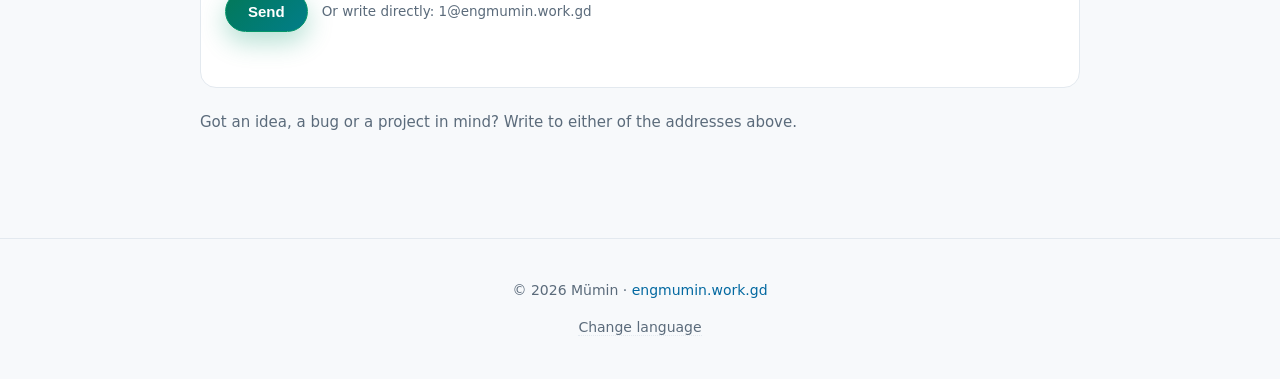
==== commit 4927a882: "otomatik guncelleme #66 - 2026-10-28 00:45:21" ====
--- a/index.html
+++ b/index.html
@@ -60,7 +60,7 @@
 <link rel="manifest" href="site.webmanifest">
 <meta name="theme-color" content="#0b1117" media="(prefers-color-scheme: dark)">
 <meta name="theme-color" content="#f4f7fa" media="(prefers-color-scheme: light)">
-<link rel="stylesheet" href="styles.css?v=20261027.2">
+<link rel="stylesheet" href="styles.css?v=20261028.1">
 </head>
 <body>
 
@@ -424,6 +424,6 @@
   </div>
 </div>
 
-<script src="script.js?v=20261027.4"></script>
+<script src="script.js?v=20261028.1"></script>
 </body>
 </html>
--- a/styles.css
+++ b/styles.css
@@ -33,8 +33,11 @@
 }
 
 /* Yatay boşluk/ kaydırma olmasın: dekoratif ışıklar ekran dışına taşabilir,
-   ama sayfa asla sağa-sola kaydırılmaz (telefonda "boş ekran" sorunu). */
-html,body{overflow-x:clip}
+   ama sayfa asla sağa-sola kaydırılmaz (telefonda "boş ekran" sorunu).
+   RTL'de (Arapça) içerik sola taşar ve o yön kaydırılabilir olduğundan üç
+   ayrı katman kullanıyoruz: clip (CSS), touch-action (parmak kaydırması)
+   ve script.js'teki scroll koruması. */
+html,body{overflow-x:clip;overscroll-behavior-x:none;touch-action:pan-y}
 @supports not (overflow:clip){ html,body{overflow-x:hidden} }
 
 body{
@@ -195,7 +198,10 @@
   box-shadow:0 0 0 3px color-mix(in srgb,var(--accent) 22%,transparent);
 }
 .field input[aria-invalid="true"],.field textarea[aria-invalid="true"]{border-color:#f43f5e}
-.hp{position:absolute;left:-9999px;width:1px;height:1px;overflow:hidden}
+/* Bal küpü yerinde tutulur: left:-9999px RTL'de (Arapça) 10.000px'lik
+   kaydırılabilir boşluk açıyor ve sadece o modda "boş ekran" görünüyordu.
+   Görünmezlik clip-path ile sağlanır, taşma sıfır kalır. */
+.hp{position:absolute;left:0;top:0;width:1px;height:1px;overflow:hidden;clip-path:inset(50%);pointer-events:none}
 .form-actions{display:flex;align-items:center;gap:14px;flex-wrap:wrap}
 .form-alt{font-size:13.5px;color:var(--muted)}
 .form-durum{margin:12px 0 0;min-height:1.3em;font-size:14.5px}
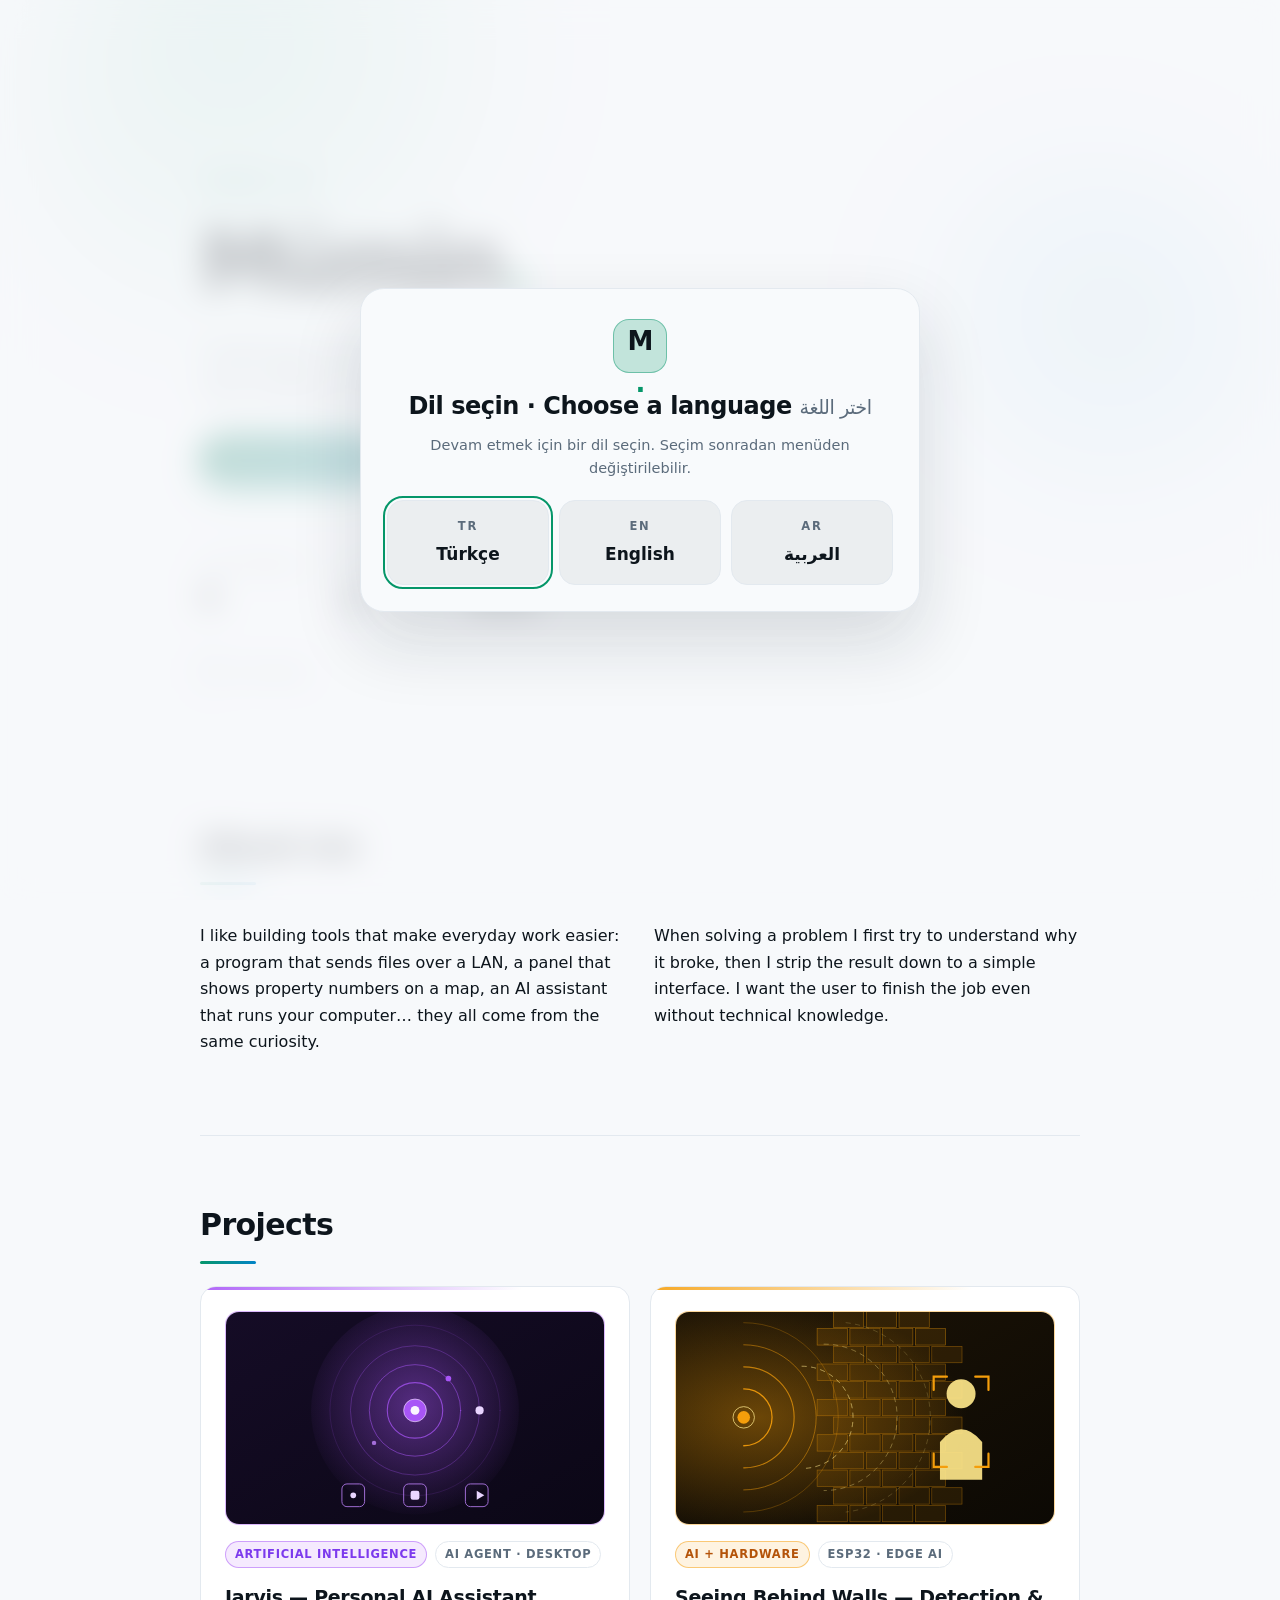
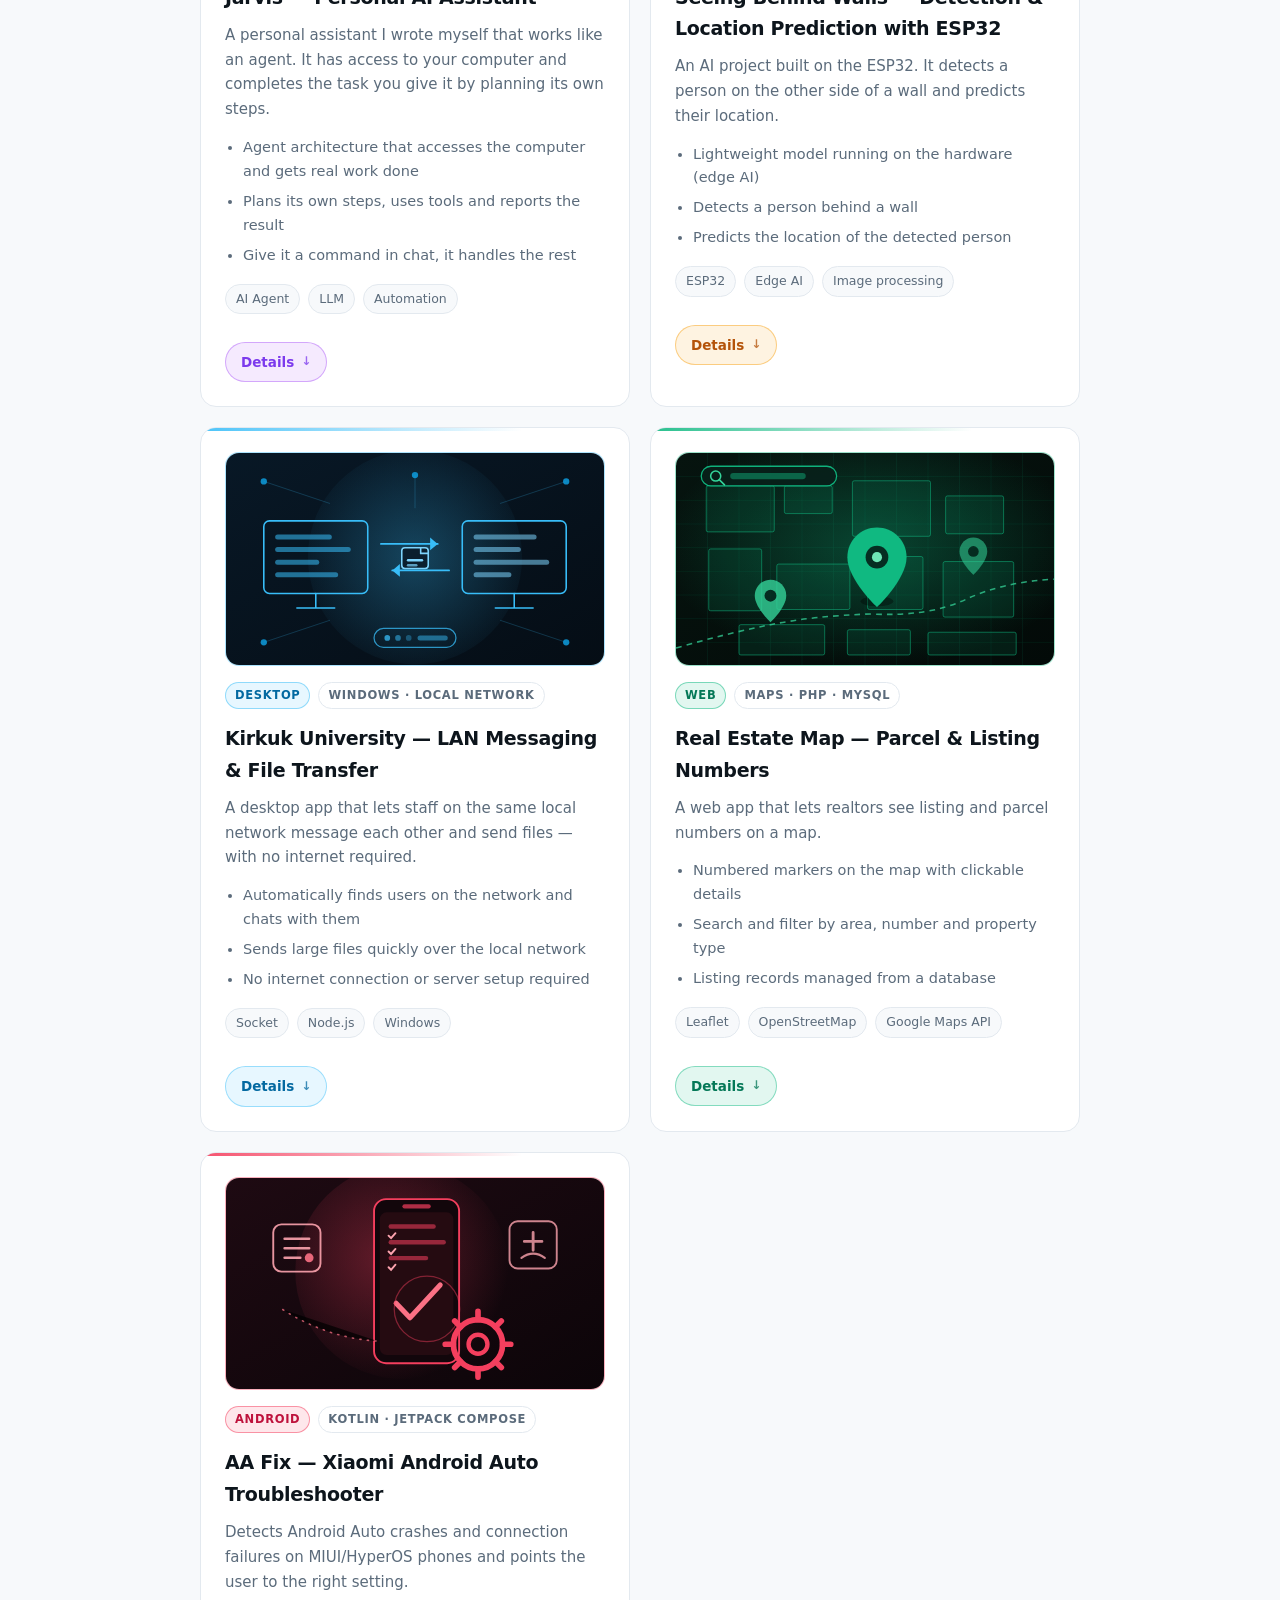
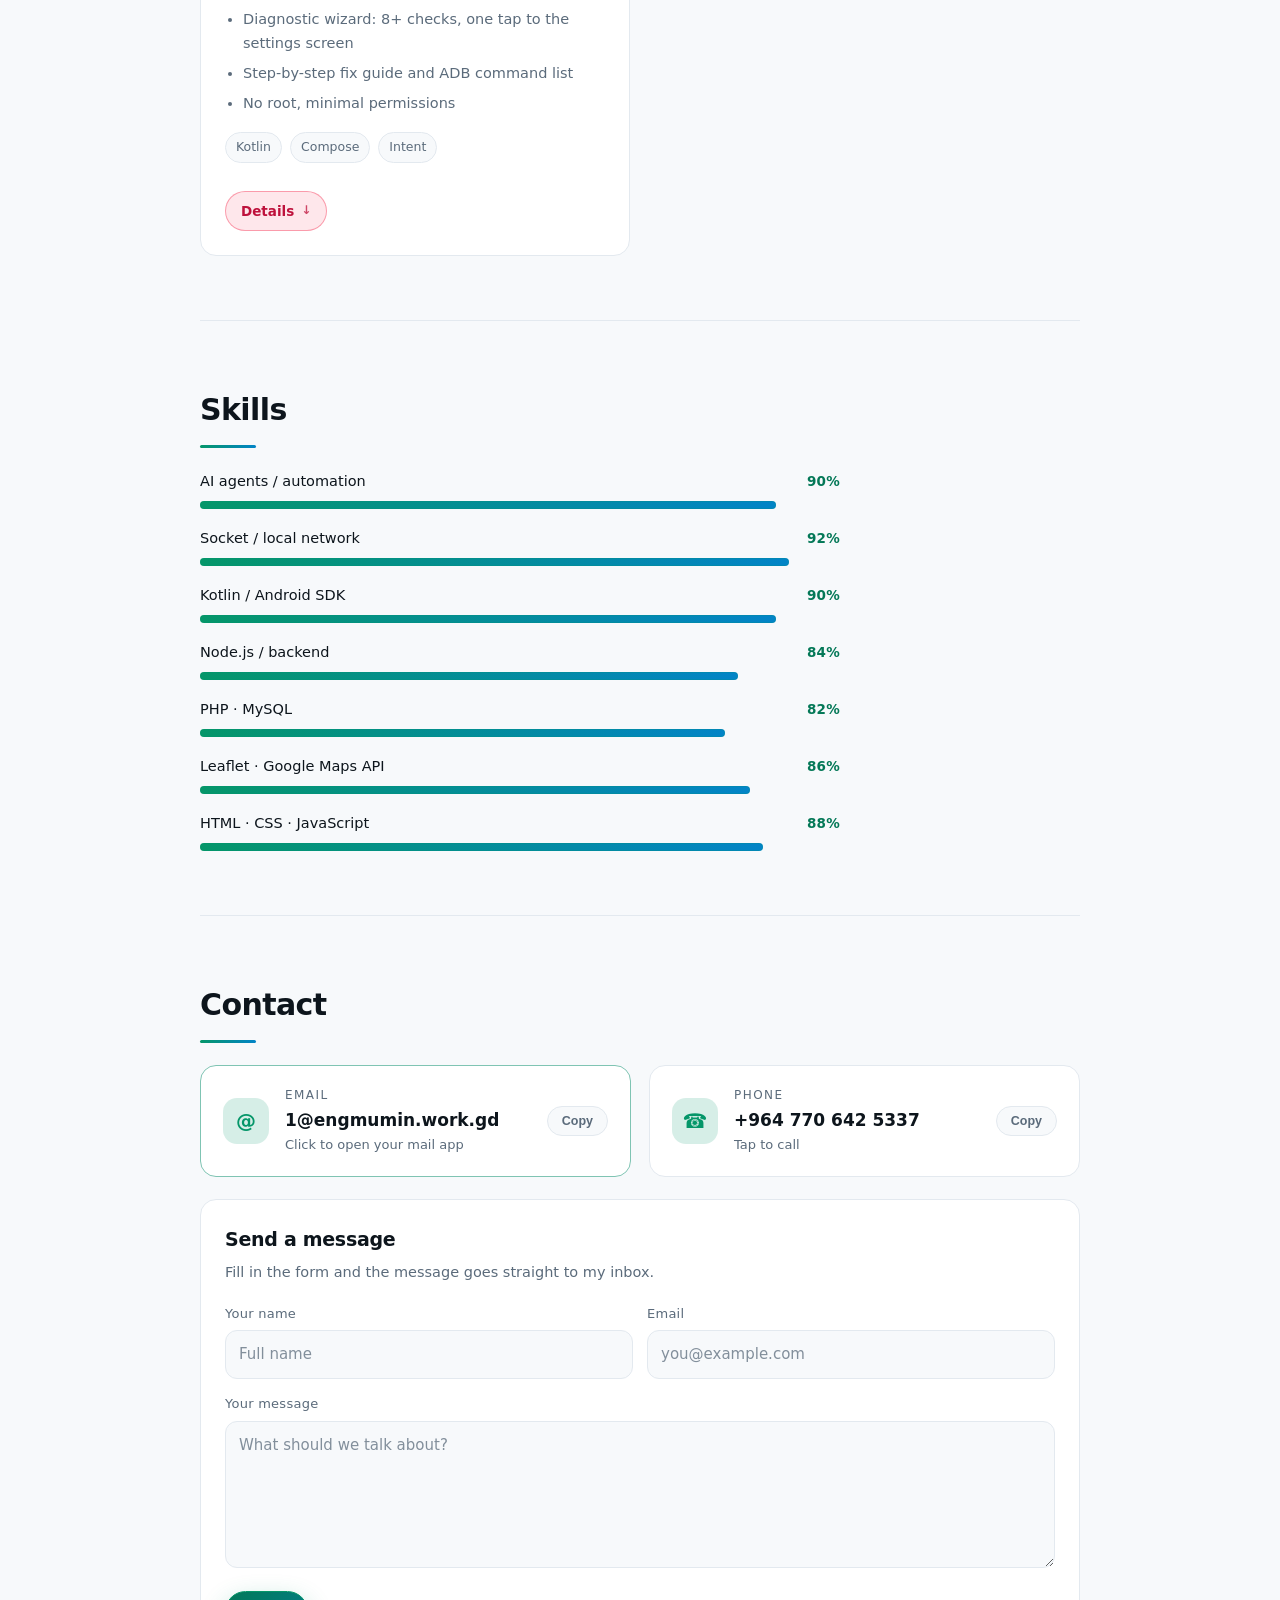
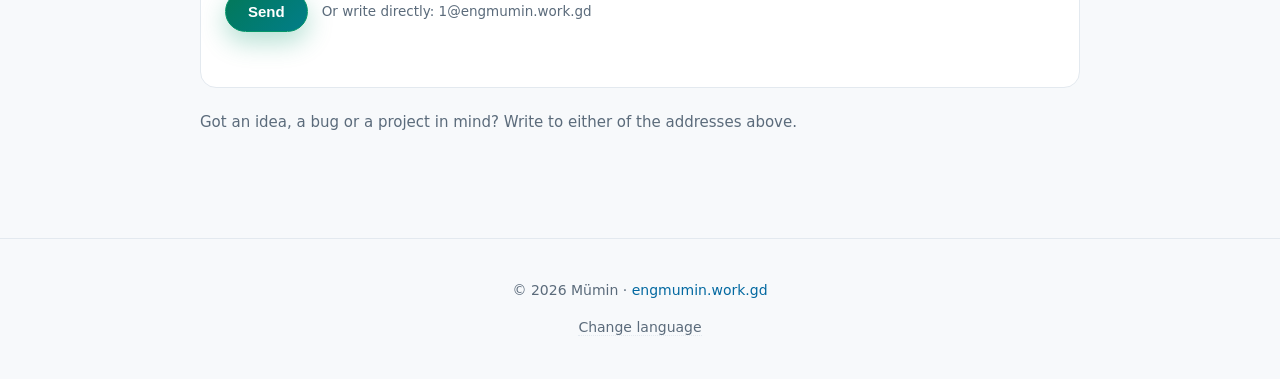
==== commit eeaf54eb: "RTL (Arapca) yatay bosluk kok nedeni giderildi: bal kupu 10.000px tasmasi kaldirildi, overscroll + s" ====
--- a/index.html
+++ b/index.html
@@ -60,7 +60,7 @@
 <link rel="manifest" href="site.webmanifest">
 <meta name="theme-color" content="#0b1117" media="(prefers-color-scheme: dark)">
 <meta name="theme-color" content="#f4f7fa" media="(prefers-color-scheme: light)">
-<link rel="stylesheet" href="styles.css?v=20261028.1">
+<link rel="stylesheet" href="styles.css?v=20261028.2">
 </head>
 <body>
 
@@ -424,6 +424,6 @@
   </div>
 </div>
 
-<script src="script.js?v=20261028.1"></script>
+<script src="script.js?v=20261028.2"></script>
 </body>
 </html>
--- a/styles.css
+++ b/styles.css
@@ -34,10 +34,9 @@
 
 /* Yatay boşluk/ kaydırma olmasın: dekoratif ışıklar ekran dışına taşabilir,
    ama sayfa asla sağa-sola kaydırılmaz (telefonda "boş ekran" sorunu).
-   RTL'de (Arapça) içerik sola taşar ve o yön kaydırılabilir olduğundan üç
-   ayrı katman kullanıyoruz: clip (CSS), touch-action (parmak kaydırması)
-   ve script.js'teki scroll koruması. */
-html,body{overflow-x:clip;overscroll-behavior-x:none;touch-action:pan-y}
+   clip göremeyen tarayıcılar @supports ile hidden'a düşer; son katman
+   script.js'teki scroll korumasıdır (RTL'de scrollX 0 = doğru orijin). */
+html,body{overflow-x:clip;overscroll-behavior-x:none}
 @supports not (overflow:clip){ html,body{overflow-x:hidden} }
 
 body{
